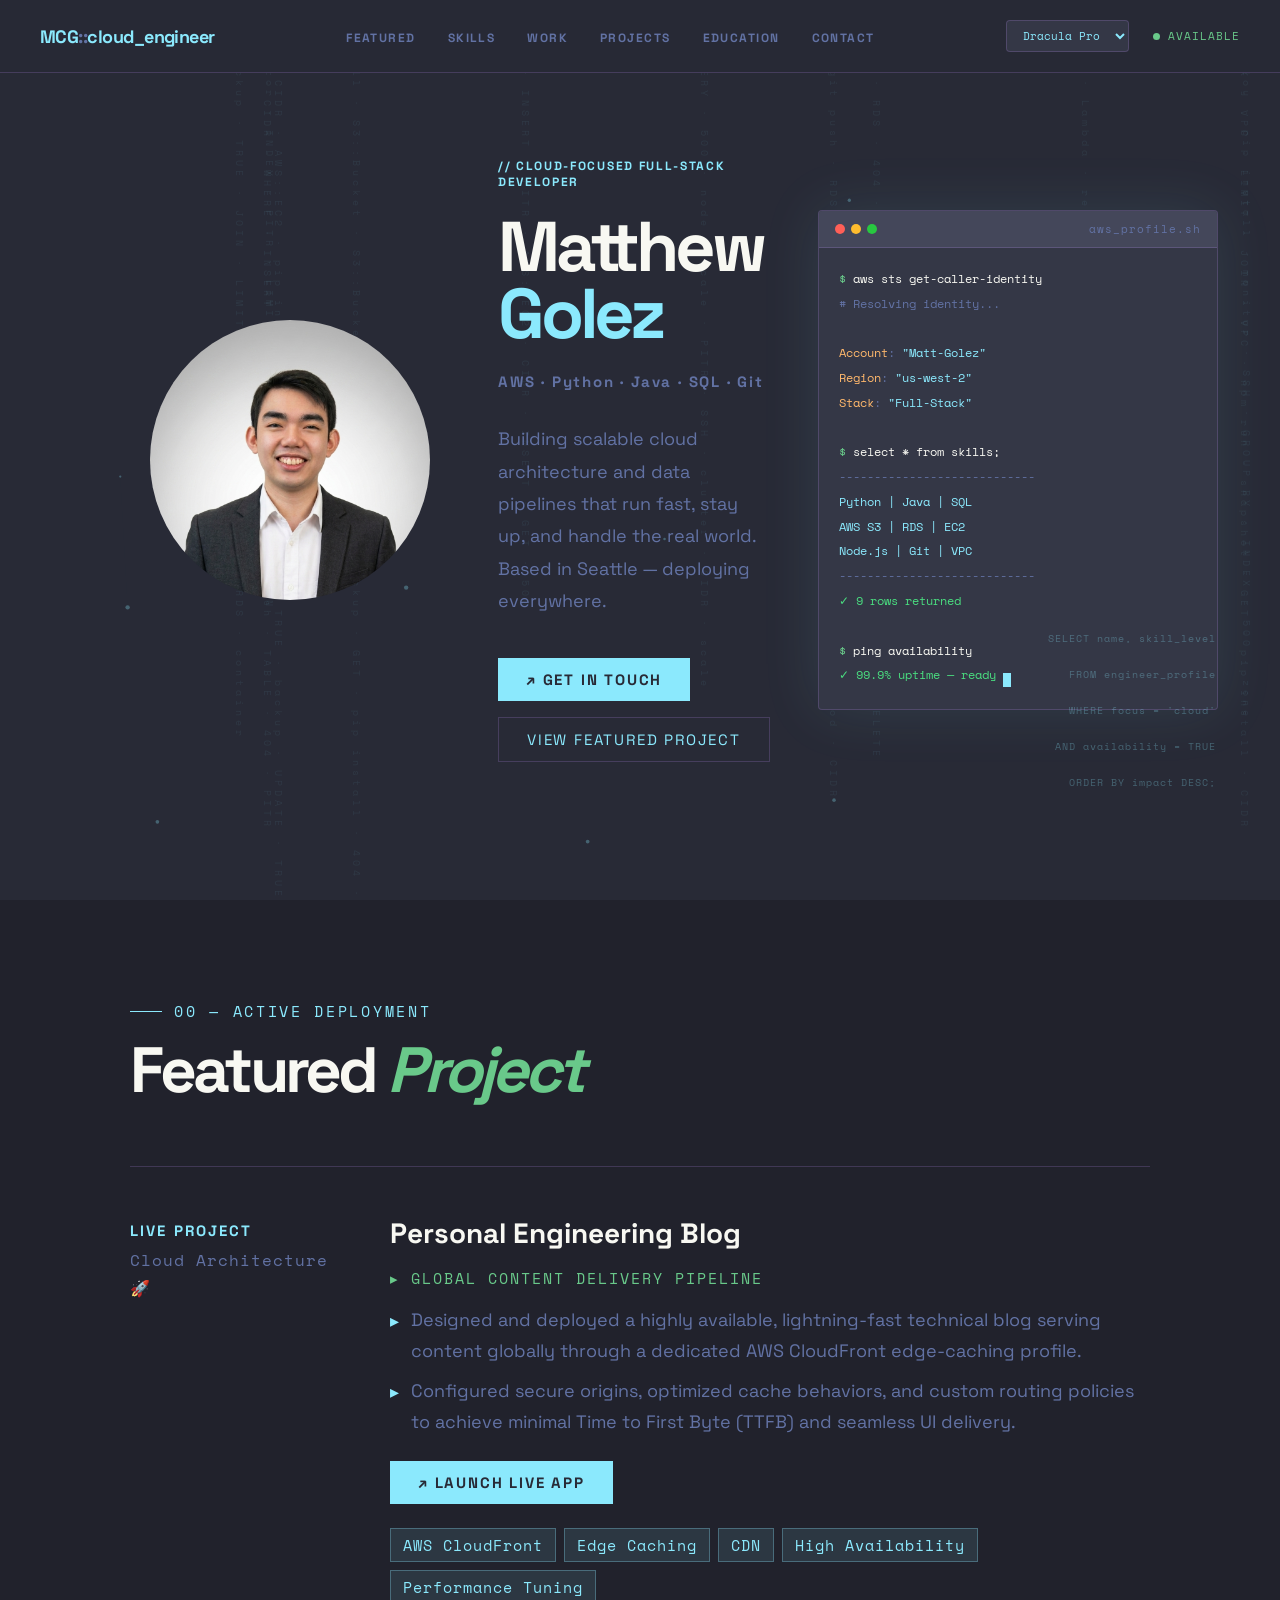
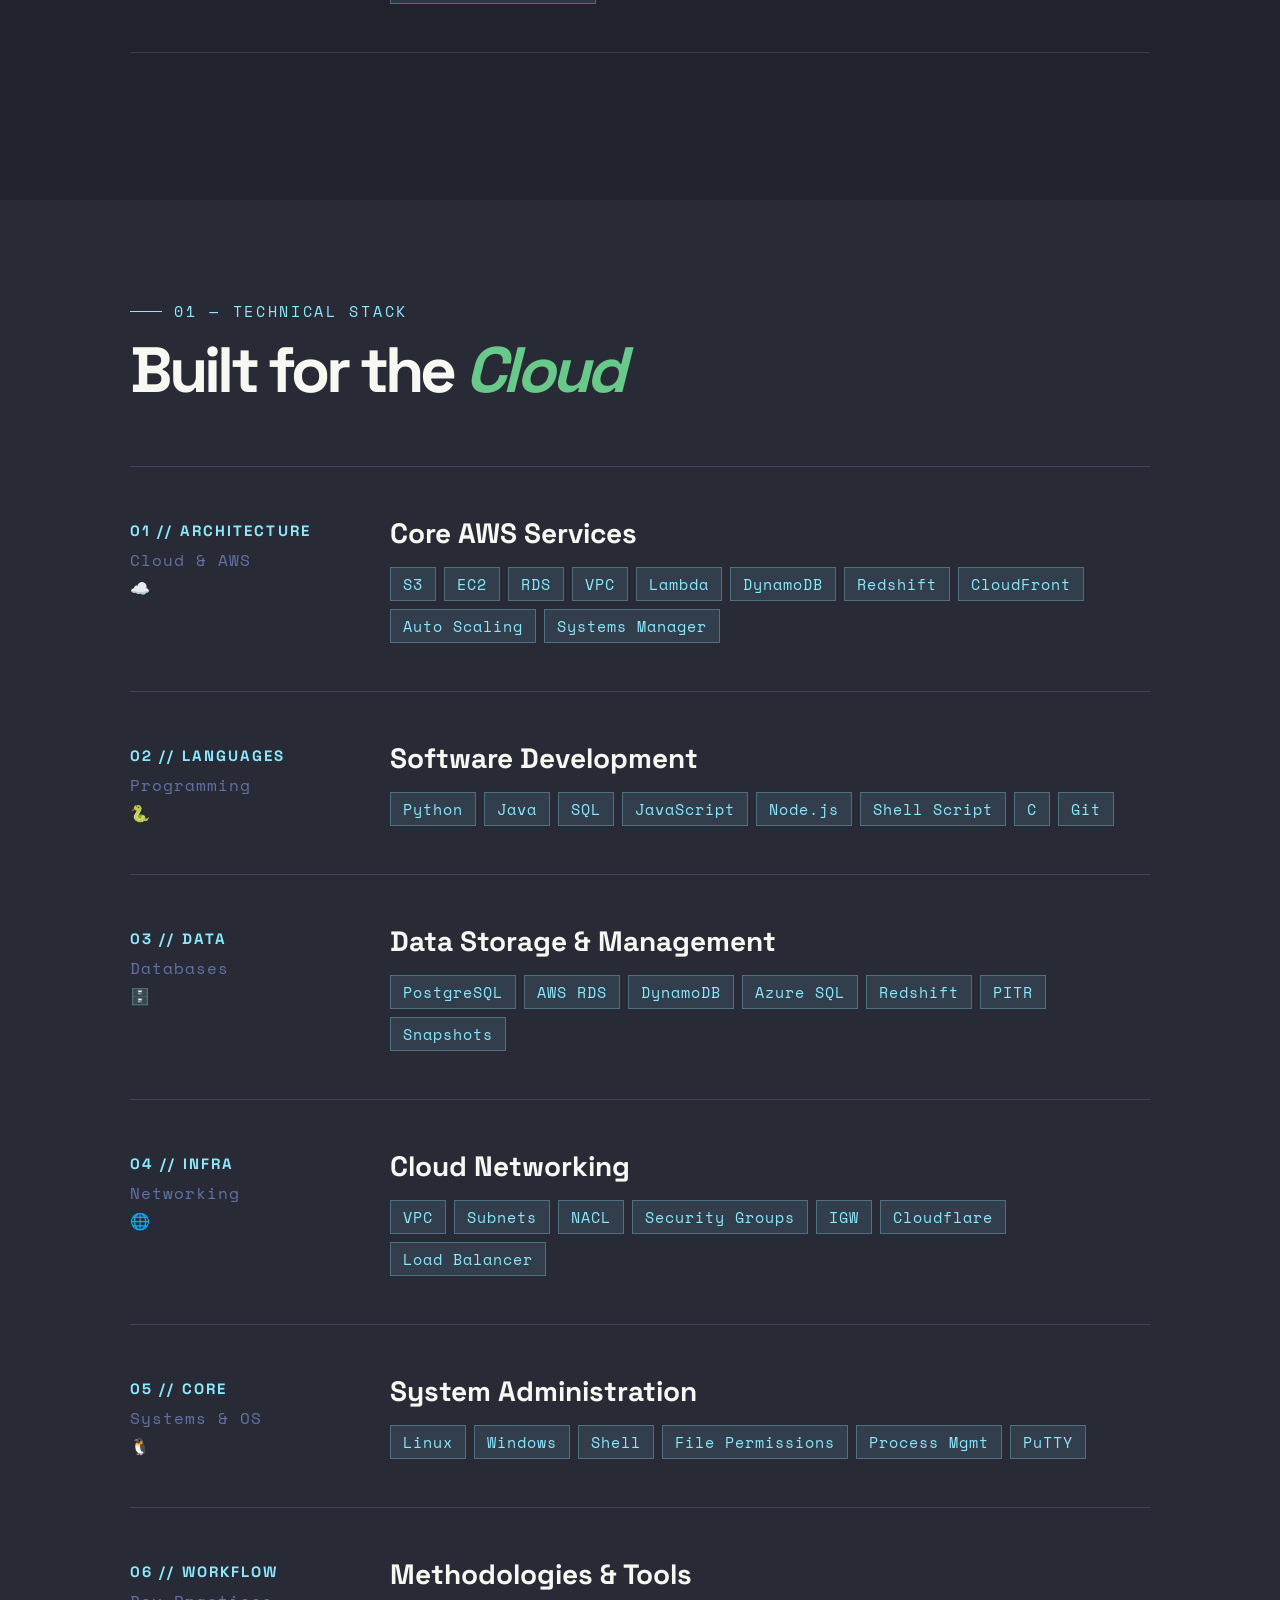
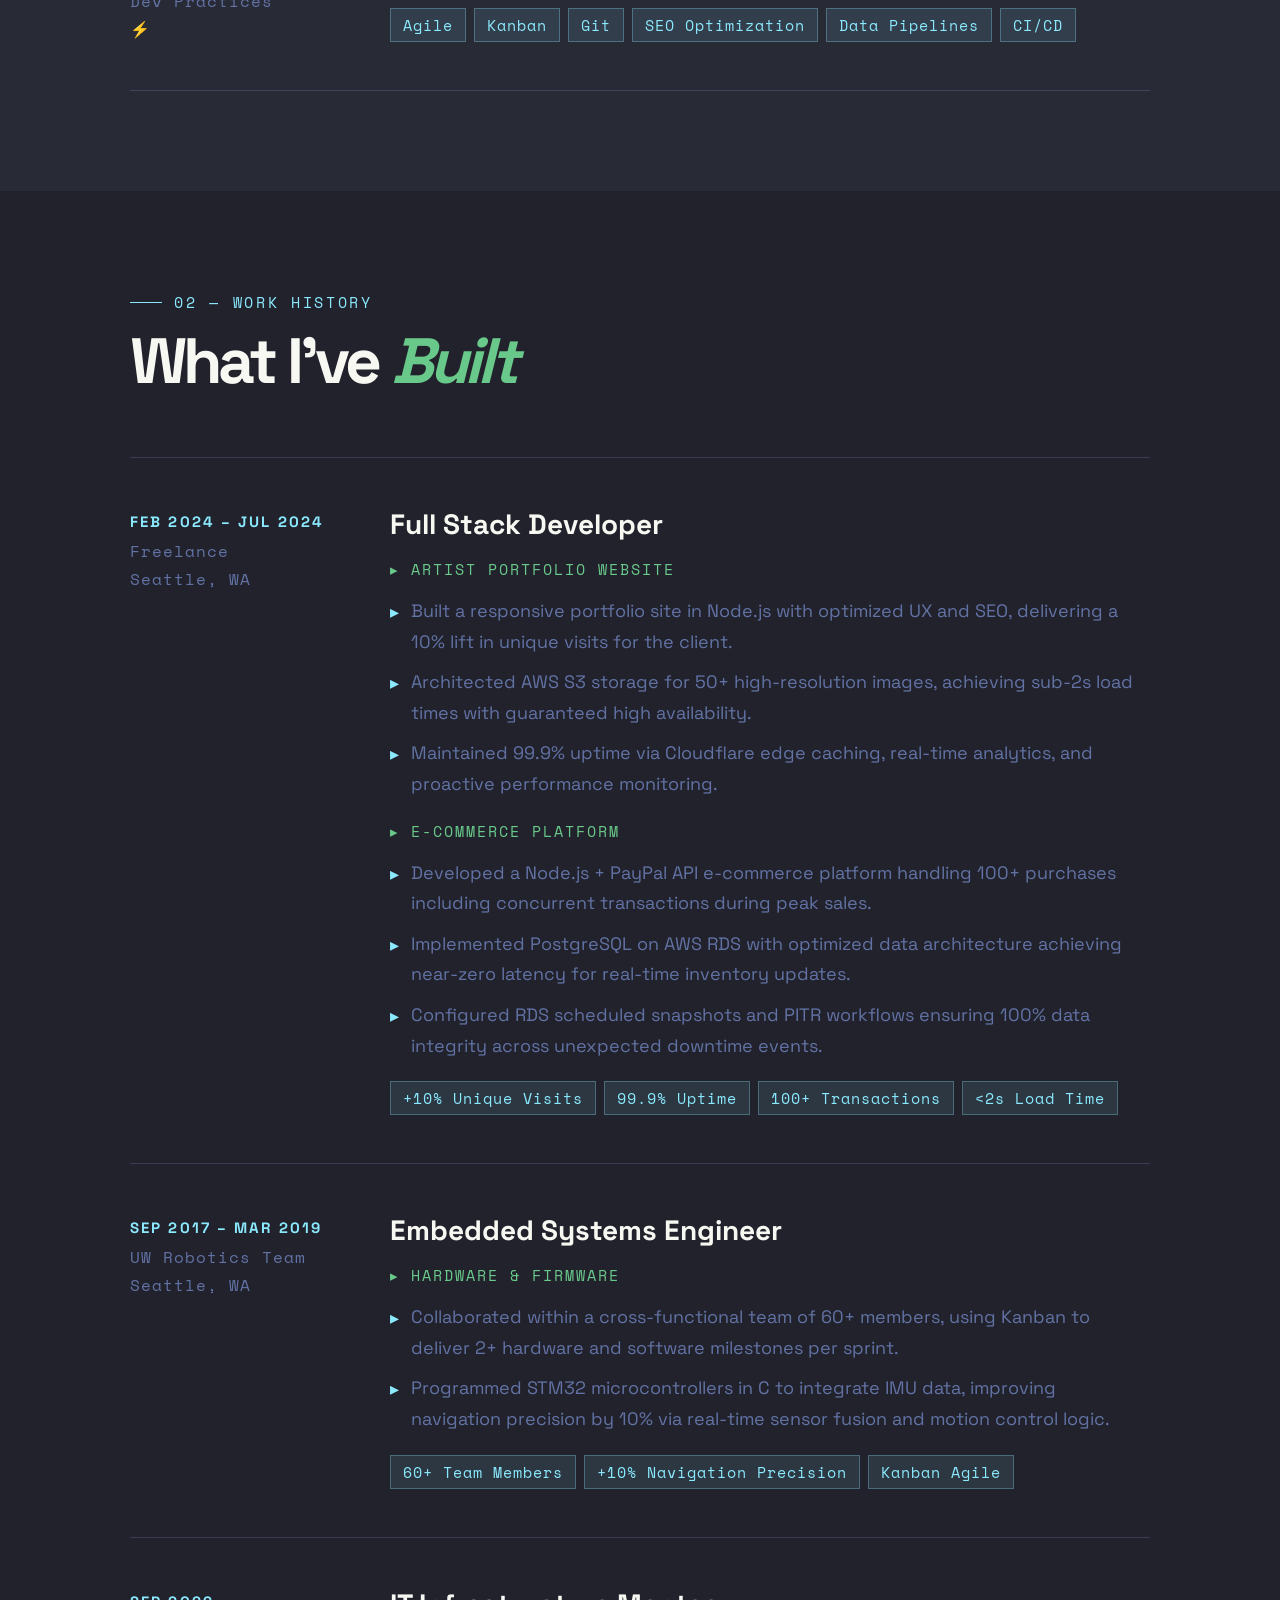
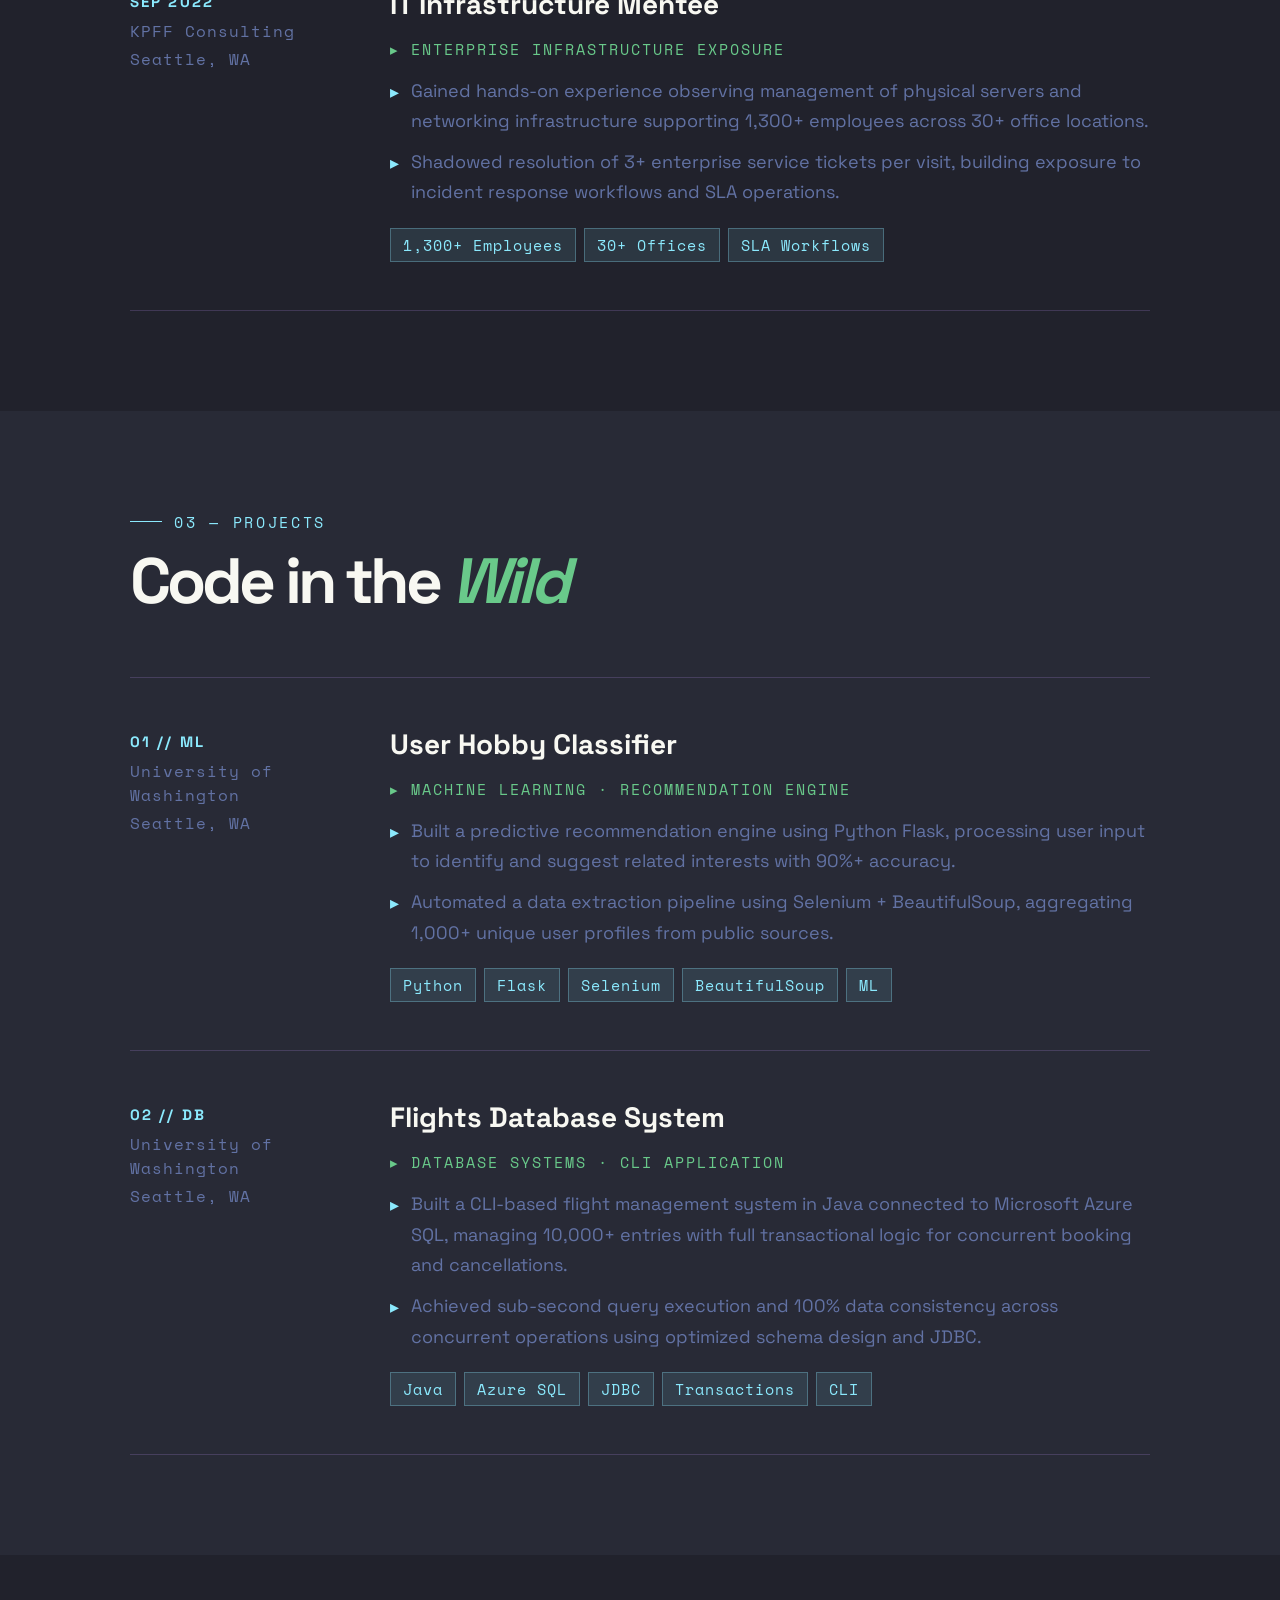
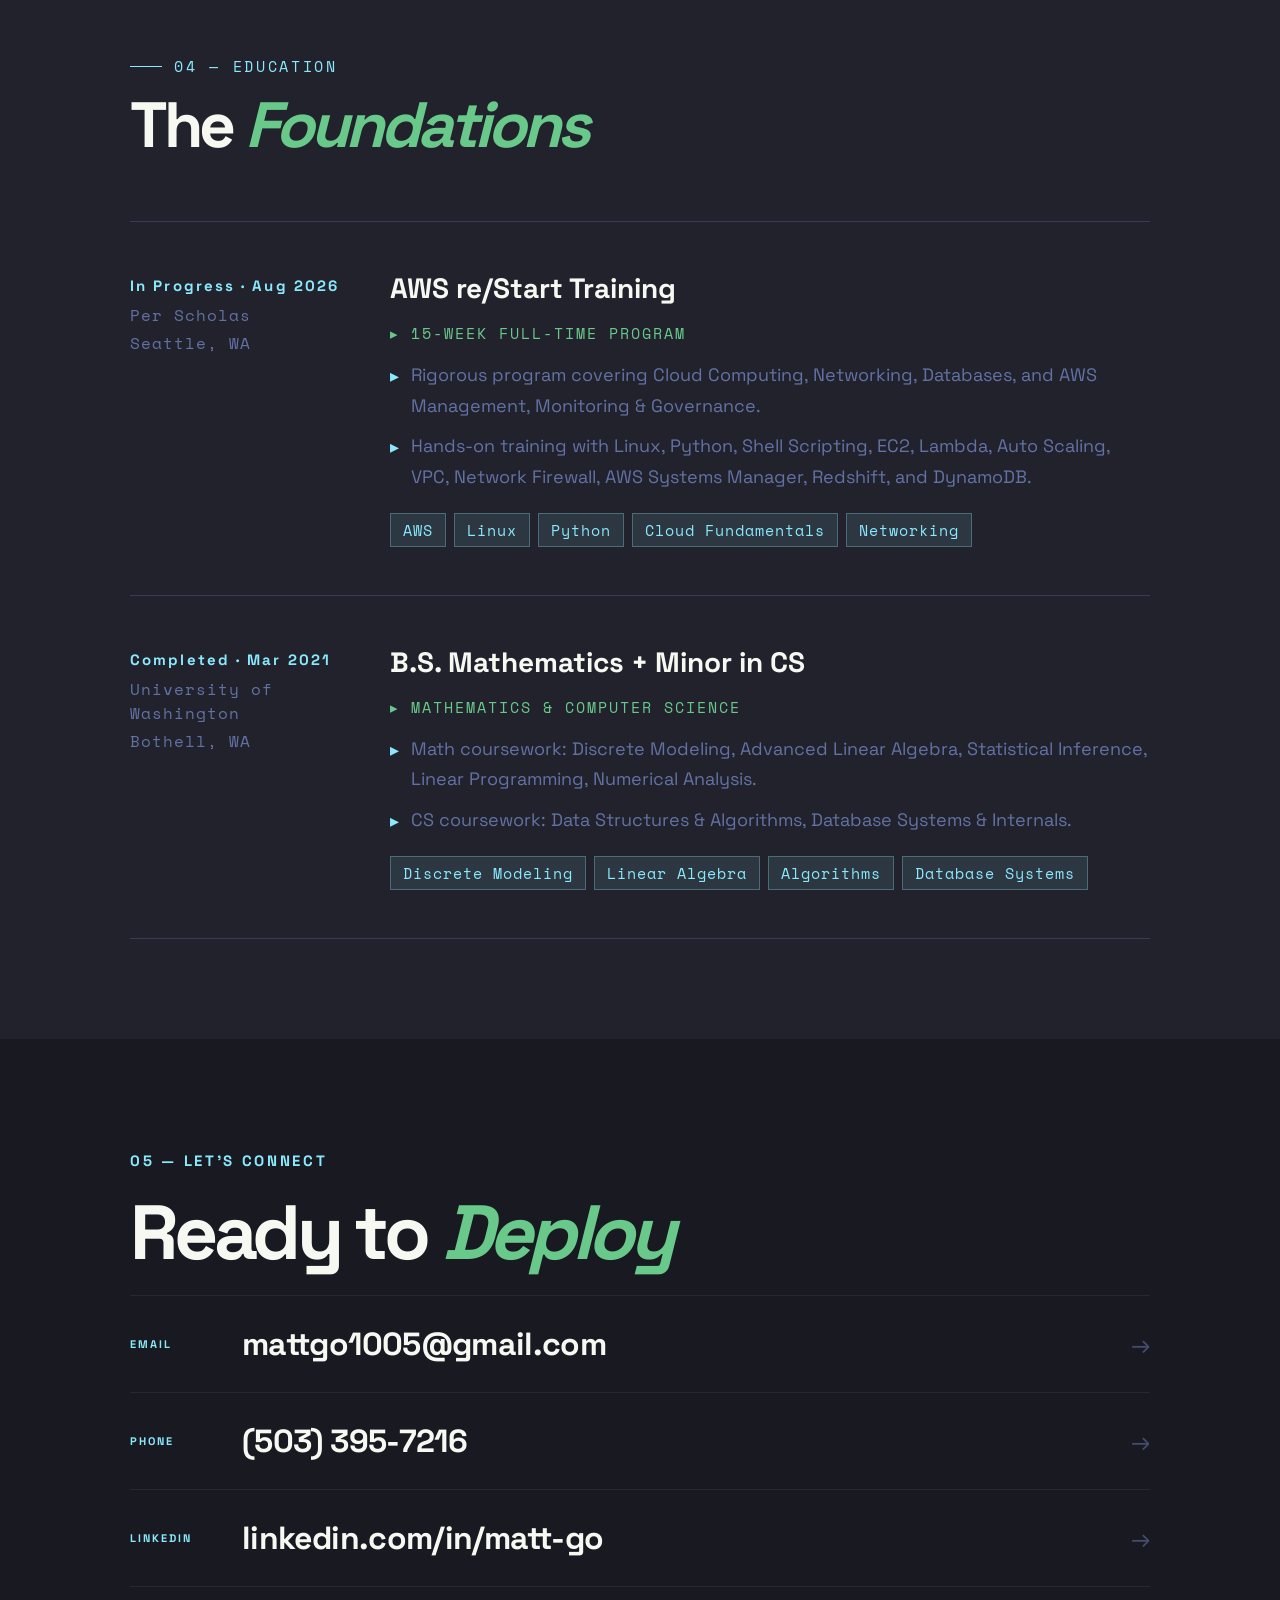
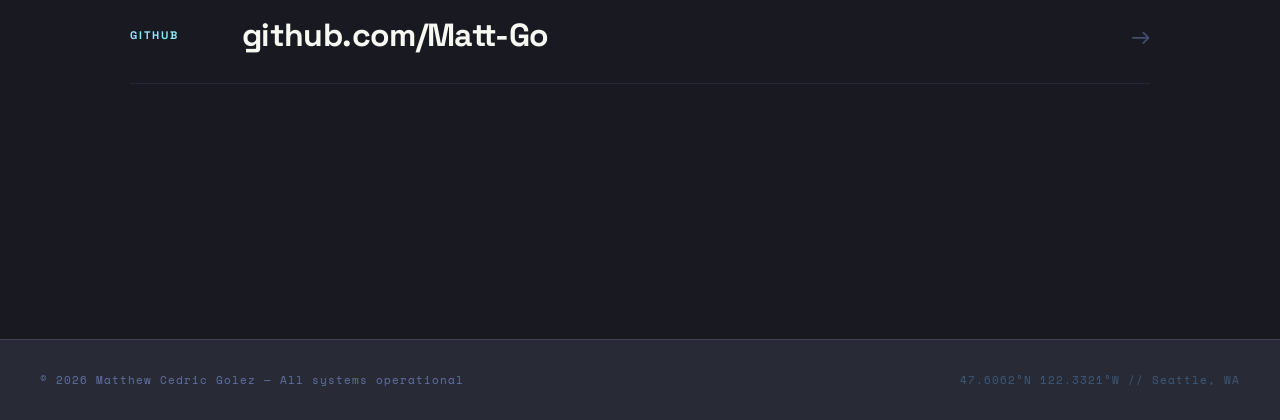
==== src/frontend/index.html @ 469889f9 "applied seperation of concerns and adjusted file structure" ====
<!DOCTYPE html>
<html lang="en" data-theme="dracula">
<head>
  <meta charset="UTF-8">
  <meta name="viewport" content="width=device-width, initial-scale=1.0">
  <title>Matthew Cedric Golez — Cloud Engineer</title>
  
  <link rel="preconnect" href="https://fonts.googleapis.com">
  <link href="https://fonts.googleapis.com/css2?family=Space+Mono:ital,wght@0,400;0,700;1,400&family=Space+Grotesk:wght@400;700&display=swap" rel="stylesheet">
  
  <link rel="stylesheet" href="styles.css">
</head>
<body>

  <canvas id="canvas-bg"></canvas>

  <div class="data-streams" id="streams"></div>

  <nav>
    <div class="nav-logo">MCG<span>::</span>cloud_engineer</div>
    <ul class="nav-links">
      <li><a href="#featured-project">Featured</a></li>
      <li><a href="#skills">Skills</a></li>
      <li><a href="#experience">Work</a></li>
      <li><a href="#projects">Projects</a></li>
      <li><a href="#education">Education</a></li>
      <li><a href="#contact">Contact</a></li>
    </ul>
    <div class="nav-controls">
      <select id="theme-select">
        <option value="dracula" selected>Dracula Pro</option>
        <option value="nord">Nord Light</option>
      </select>
      <div class="status-badge">
        <div class="status-dot"></div>
        AVAILABLE
      </div>
    </div>
  </nav>

  <main>
    <section id="hero">
      <div class="container">
        <div class="hero-layout">
          <div class="hero-photo">
            <img src="assets/pro_hero.png" alt="Matthew Cedric Golez" />
          </div>
          <div class="hero-text">
            <p class="hero-eyebrow">// cloud-focused full-stack developer</p>
            <h1 class="hero-name">
              Matthew<br>
              <span class="line2">Golez</span>
            </h1>
            <p class="hero-title">AWS · Python · Java · SQL · Git</p>
            <p class="hero-summary">
              Building scalable cloud architecture and data pipelines that run fast, stay up, and handle the real world. Based in Seattle — deploying everywhere.
            </p>
            <div class="hero-cta">
              <a href="#contact" class="btn-primary">↗ Get in Touch</a>
              <a href="#featured-project" class="btn-outline">View Featured Project</a>
            </div>
          </div>

          <div class="hero-terminal">
            <div class="terminal-bar">
              <div class="t-dot r"></div>
              <div class="t-dot y"></div>
              <div class="t-dot g"></div>
              <span class="terminal-title">aws_profile.sh</span>
            </div>
            <div class="terminal-body">
              <span class="t-line"><span class="t-prompt">$ </span><span class="t-cmd">aws sts get-caller-identity</span></span>
              <span class="t-line t-comment"># Resolving identity...</span>
              <span class="t-line">&nbsp;</span>
              <span class="t-line"><span class="t-key">Account</span><span class="t-comment">:</span> <span class="t-val">"Matt-Golez"</span></span>
              <span class="t-line"><span class="t-key">Region</span><span class="t-comment">:</span>  <span class="t-val">"us-west-2"</span></span>
              <span class="t-line"><span class="t-key">Stack</span><span class="t-comment">:</span>   <span class="t-val">"Full-Stack"</span></span>
              <span class="t-line">&nbsp;</span>
              <span class="t-line"><span class="t-prompt">$ </span><span class="t-cmd">select * from skills;</span></span>
              <span class="t-line t-comment">----------------------------</span>
              <span class="t-line"><span class="t-val"> Python</span>  <span class="t-val">| Java</span>  <span class="t-val">| SQL</span></span>
              <span class="t-line"><span class="t-val"> AWS S3</span>  <span class="t-val">| RDS</span>   <span class="t-val">| EC2</span></span>
              <span class="t-line"><span class="t-val"> Node.js</span> <span class="t-val">| Git</span>   <span class="t-val">| VPC</span></span>
              <span class="t-line t-comment">----------------------------</span>
              <span class="t-line"><span class="t-success">✓ 9 rows returned</span></span>
              <span class="t-line">&nbsp;</span>
              <span class="t-line"><span class="t-prompt">$ </span><span class="t-cmd">ping availability</span></span>
              <span class="t-line"><span class="t-success">✓ 99.9% uptime — ready</span> <span class="t-cursor-blink"></span></span>
            </div>
          </div>
        </div>
      </div>

      <div class="db-decoration" style="right:5%; bottom:10%; text-align:right; font-size:10px;">
        SELECT name, skill_level<br>
        FROM engineer_profile<br>
        WHERE focus = 'cloud'<br>
        AND availability = TRUE<br>
        ORDER BY impact DESC;
      </div>
    </section>

    <section id="featured-project">
      <div class="container">
        <div class="section-header reveal">
          <div class="section-label">00 — Active Deployment</div>
          <h2 class="section-title">Featured <span class="ghost">Project</span></h2>
        </div>

        <div class="exp-grid">
          <div class="exp-item reveal" style="border-top: 1px solid var(--border);">
            <div class="exp-meta">
              <div class="exp-date">LIVE PROJECT</div>
              <div class="exp-company">Cloud Architecture</div>
              <div class="exp-location">🚀</div>
            </div>
            <div class="exp-content">
              <div class="exp-role">Personal Engineering Blog</div>
              <div class="exp-project">▸ Global Content Delivery Pipeline</div>
              <ul class="exp-bullets">
                <li>Designed and deployed a highly available, lightning-fast technical blog serving content globally through a dedicated AWS CloudFront edge-caching profile.</li>
                <li>Configured secure origins, optimized cache behaviors, and custom routing policies to achieve minimal Time to First Byte (TTFB) and seamless UI delivery.</li>
              </ul>
              <div class="hero-cta" style="margin-top: 24px; opacity: 1; animation: none;">
                <a href="https://d26pw1u8joukgr.cloudfront.net/" target="_blank" rel="noopener noreferrer" class="btn-primary">↗ Launch Live App</a>
              </div>
              <div class="metric-chips" style="margin-top: 24px;">
                <span class="metric-chip">AWS CloudFront</span>
                <span class="metric-chip">Edge Caching</span>
                <span class="metric-chip">CDN</span>
                <span class="metric-chip">High Availability</span>
                <span class="metric-chip">Performance Tuning</span>
              </div>
            </div>
          </div>
        </div>
      </div>
    </section>

    <section id="skills">
      <div class="container">
        <div class="section-header reveal">
          <div class="section-label">01 — Technical Stack</div>
          <h2 class="section-title">Built for the <span class="ghost">Cloud</span></h2>
        </div>

        <div class="exp-grid">
          <div class="exp-item reveal">
            <div class="exp-meta">
              <div class="exp-date">01 // ARCHITECTURE</div>
              <div class="exp-company">Cloud & AWS</div>
              <div class="exp-location">☁️</div>
            </div>
            <div class="exp-content">
              <div class="exp-role">Core AWS Services</div>
              <div class="metric-chips">
                <span class="metric-chip">S3</span>
                <span class="metric-chip">EC2</span>
                <span class="metric-chip">RDS</span>
                <span class="metric-chip">VPC</span>
                <span class="metric-chip">Lambda</span>
                <span class="metric-chip">DynamoDB</span>
                <span class="metric-chip">Redshift</span>
                <span class="metric-chip">CloudFront</span>
                <span class="metric-chip">Auto Scaling</span>
                <span class="metric-chip">Systems Manager</span>
              </div>
            </div>
          </div>

          <div class="exp-item reveal">
            <div class="exp-meta">
              <div class="exp-date">02 // LANGUAGES</div>
              <div class="exp-company">Programming</div>
              <div class="exp-location">🐍</div>
            </div>
            <div class="exp-content">
              <div class="exp-role">Software Development</div>
              <div class="metric-chips">
                <span class="metric-chip">Python</span>
                <span class="metric-chip">Java</span>
                <span class="metric-chip">SQL</span>
                <span class="metric-chip">JavaScript</span>
                <span class="metric-chip">Node.js</span>
                <span class="metric-chip">Shell Script</span>
                <span class="metric-chip">C</span>
                <span class="metric-chip">Git</span>
              </div>
            </div>
          </div>

          <div class="exp-item reveal">
            <div class="exp-meta">
              <div class="exp-date">03 // DATA</div>
              <div class="exp-company">Databases</div>
              <div class="exp-location">🗄️</div>
            </div>
            <div class="exp-content">
              <div class="exp-role">Data Storage & Management</div>
              <div class="metric-chips">
                <span class="metric-chip">PostgreSQL</span>
                <span class="metric-chip">AWS RDS</span>
                <span class="metric-chip">DynamoDB</span>
                <span class="metric-chip">Azure SQL</span>
                <span class="metric-chip">Redshift</span>
                <span class="metric-chip">PITR</span>
                <span class="metric-chip">Snapshots</span>
              </div>
            </div>
          </div>

          <div class="exp-item reveal">
            <div class="exp-meta">
              <div class="exp-date">04 // INFRA</div>
              <div class="exp-company">Networking</div>
              <div class="exp-location">🌐</div>
            </div>
            <div class="exp-content">
              <div class="exp-role">Cloud Networking</div>
              <div class="metric-chips">
                <span class="metric-chip">VPC</span>
                <span class="metric-chip">Subnets</span>
                <span class="metric-chip">NACL</span>
                <span class="metric-chip">Security Groups</span>
                <span class="metric-chip">IGW</span>
                <span class="metric-chip">Cloudflare</span>
                <span class="metric-chip">Load Balancer</span>
              </div>
            </div>
          </div>

          <div class="exp-item reveal">
            <div class="exp-meta">
              <div class="exp-date">05 // CORE</div>
              <div class="exp-company">Systems & OS</div>
              <div class="exp-location">🐧</div>
            </div>
            <div class="exp-content">
              <div class="exp-role">System Administration</div>
              <div class="metric-chips">
                <span class="metric-chip">Linux</span>
                <span class="metric-chip">Windows</span>
                <span class="metric-chip">Shell</span>
                <span class="metric-chip">File Permissions</span>
                <span class="metric-chip">Process Mgmt</span>
                <span class="metric-chip">PuTTY</span>
              </div>
            </div>
          </div>

          <div class="exp-item reveal">
            <div class="exp-meta">
              <div class="exp-date">06 // WORKFLOW</div>
              <div class="exp-company">Dev Practices</div>
              <div class="exp-location">⚡</div>
            </div>
            <div class="exp-content">
              <div class="exp-role">Methodologies & Tools</div>
              <div class="metric-chips">
                <span class="metric-chip">Agile</span>
                <span class="metric-chip">Kanban</span>
                <span class="metric-chip">Git</span>
                <span class="metric-chip">SEO Optimization</span>
                <span class="metric-chip">Data Pipelines</span>
                <span class="metric-chip">CI/CD</span>
              </div>
            </div>
          </div>
        </div>
      </div>
    </section>

    <section id="experience">
      <div class="container">
        <div class="section-header reveal">
          <div class="section-label">02 — Work History</div>
          <h2 class="section-title">What I've <span class="ghost">Built</span></h2>
        </div>

        <div class="exp-grid">
          <div class="exp-item reveal">
            <div class="exp-meta">
              <div class="exp-date">FEB 2024 – JUL 2024</div>
              <div class="exp-company">Freelance</div>
              <div class="exp-location">Seattle, WA</div>
            </div>
            <div class="exp-content">
              <div class="exp-role">Full Stack Developer</div>
              <div class="exp-project">▸ Artist Portfolio Website</div>
              <ul class="exp-bullets">
                <li>Built a responsive portfolio site in Node.js with optimized UX and SEO, delivering a 10% lift in unique visits for the client.</li>
                <li>Architected AWS S3 storage for 50+ high-resolution images, achieving sub-2s load times with guaranteed high availability.</li>
                <li>Maintained 99.9% uptime via Cloudflare edge caching, real-time analytics, and proactive performance monitoring.</li>
              </ul>
              <div class="exp-project">▸ E-Commerce Platform</div>
              <ul class="exp-bullets">
                <li>Developed a Node.js + PayPal API e-commerce platform handling 100+ purchases including concurrent transactions during peak sales.</li>
                <li>Implemented PostgreSQL on AWS RDS with optimized data architecture achieving near-zero latency for real-time inventory updates.</li>
                <li>Configured RDS scheduled snapshots and PITR workflows ensuring 100% data integrity across unexpected downtime events.</li>
              </ul>
              <div class="metric-chips">
                <span class="metric-chip">+10% Unique Visits</span>
                <span class="metric-chip">99.9% Uptime</span>
                <span class="metric-chip">100+ Transactions</span>
                <span class="metric-chip">&lt;2s Load Time</span>
              </div>
            </div>
          </div>

          <div class="exp-item reveal">
            <div class="exp-meta">
              <div class="exp-date">SEP 2017 – MAR 2019</div>
              <div class="exp-company">UW Robotics Team</div>
              <div class="exp-location">Seattle, WA</div>
            </div>
            <div class="exp-content">
              <div class="exp-role">Embedded Systems Engineer</div>
              <div class="exp-project">▸ Hardware & Firmware</div>
              <ul class="exp-bullets">
                <li>Collaborated within a cross-functional team of 60+ members, using Kanban to deliver 2+ hardware and software milestones per sprint.</li>
                <li>Programmed STM32 microcontrollers in C to integrate IMU data, improving navigation precision by 10% via real-time sensor fusion and motion control logic.</li>
              </ul>
              <div class="metric-chips">
                <span class="metric-chip">60+ Team Members</span>
                <span class="metric-chip">+10% Navigation Precision</span>
                <span class="metric-chip">Kanban Agile</span>
              </div>
            </div>
          </div>

          <div class="exp-item reveal">
            <div class="exp-meta">
              <div class="exp-date">SEP 2022</div>
              <div class="exp-company">KPFF Consulting</div>
              <div class="exp-location">Seattle, WA</div>
            </div>
            <div class="exp-content">
              <div class="exp-role">IT Infrastructure Mentee</div>
              <div class="exp-project">▸ Enterprise Infrastructure Exposure</div>
              <ul class="exp-bullets">
                <li>Gained hands-on experience observing management of physical servers and networking infrastructure supporting 1,300+ employees across 30+ office locations.</li>
                <li>Shadowed resolution of 3+ enterprise service tickets per visit, building exposure to incident response workflows and SLA operations.</li>
              </ul>
              <div class="metric-chips">
                <span class="metric-chip">1,300+ Employees</span>
                <span class="metric-chip">30+ Offices</span>
                <span class="metric-chip">SLA Workflows</span>
              </div>
            </div>
          </div>
        </div>
      </div>
    </section>

    <section id="projects">
      <div class="container">
        <div class="section-header reveal">
          <div class="section-label">03 — Projects</div>
          <h2 class="section-title">Code in the <span class="ghost">Wild</span></h2>
        </div>

        <div class="exp-grid">
          <div class="exp-item reveal">
            <div class="exp-meta">
              <div class="exp-date">01 // ML</div>
              <div class="exp-company">University of Washington</div>
              <div class="exp-location">Seattle, WA</div>
            </div>
            <div class="exp-content">
              <div class="exp-role">User Hobby Classifier</div>
              <div class="exp-project">▸ Machine Learning · Recommendation Engine</div>
              <ul class="exp-bullets">
                <li>Built a predictive recommendation engine using Python Flask, processing user input to identify and suggest related interests with 90%+ accuracy.</li>
                <li>Automated a data extraction pipeline using Selenium + BeautifulSoup, aggregating 1,000+ unique user profiles from public sources.</li>
              </ul>
              <div class="metric-chips">
                <span class="metric-chip">Python</span>
                <span class="metric-chip">Flask</span>
                <span class="metric-chip">Selenium</span>
                <span class="metric-chip">BeautifulSoup</span>
                <span class="metric-chip">ML</span>
              </div>
            </div>
          </div>

          <div class="exp-item reveal">
            <div class="exp-meta">
              <div class="exp-date">02 // DB</div>
              <div class="exp-company">University of Washington</div>
              <div class="exp-location">Seattle, WA</div>
            </div>
            <div class="exp-content">
              <div class="exp-role">Flights Database System</div>
              <div class="exp-project">▸ Database Systems · CLI Application</div>
              <ul class="exp-bullets">
                <li>Built a CLI-based flight management system in Java connected to Microsoft Azure SQL, managing 10,000+ entries with full transactional logic for concurrent booking and cancellations.</li>
                <li>Achieved sub-second query execution and 100% data consistency across concurrent operations using optimized schema design and JDBC.</li>
              </ul>
              <div class="metric-chips">
                <span class="metric-chip">Java</span>
                <span class="metric-chip">Azure SQL</span>
                <span class="metric-chip">JDBC</span>
                <span class="metric-chip">Transactions</span>
                <span class="metric-chip">CLI</span>
              </div>
            </div>
          </div>
        </div>
      </div>
    </section>

    <section id="education">
      <div class="container">
        <div class="section-header reveal">
          <div class="section-label">04 — Education</div>
          <h2 class="section-title">The <span class="ghost">Foundations</span></h2>
        </div>

        <div class="exp-grid">
          <div class="exp-item reveal">
            <div class="exp-meta">
              <div class="exp-date">In Progress · Aug 2026</div>
              <div class="exp-company">Per Scholas</div>
              <div class="exp-location">Seattle, WA</div>
            </div>
            <div class="exp-content">
              <div class="exp-role">AWS re/Start Training</div>
              <div class="exp-project">▸ 15-Week Full-Time Program</div>
              <ul class="exp-bullets">
                <li>Rigorous program covering Cloud Computing, Networking, Databases, and AWS Management, Monitoring & Governance.</li>
                <li>Hands-on training with Linux, Python, Shell Scripting, EC2, Lambda, Auto Scaling, VPC, Network Firewall, AWS Systems Manager, Redshift, and DynamoDB.</li>
              </ul>
              <div class="metric-chips">
                <span class="metric-chip">AWS</span>
                <span class="metric-chip">Linux</span>
                <span class="metric-chip">Python</span>
                <span class="metric-chip">Cloud Fundamentals</span>
                <span class="metric-chip">Networking</span>
              </div>
            </div>
          </div>

          <div class="exp-item reveal">
            <div class="exp-meta">
              <div class="exp-date">Completed · Mar 2021</div>
              <div class="exp-company">University of Washington</div>
              <div class="exp-location">Bothell, WA</div>
            </div>
            <div class="exp-content">
              <div class="exp-role">B.S. Mathematics + Minor in CS</div>
              <div class="exp-project">▸ Mathematics & Computer Science</div>
              <ul class="exp-bullets">
                <li>Math coursework: Discrete Modeling, Advanced Linear Algebra, Statistical Inference, Linear Programming, Numerical Analysis.</li>
                <li>CS coursework: Data Structures & Algorithms, Database Systems & Internals.</li>
              </ul>
              <div class="metric-chips">
                <span class="metric-chip">Discrete Modeling</span>
                <span class="metric-chip">Linear Algebra</span>
                <span class="metric-chip">Algorithms</span>
                <span class="metric-chip">Database Systems</span>
              </div>
            </div>
          </div>
        </div>
      </div>
    </section>

    <section id="contact">
      <div class="contact-inner">
        <p class="contact-eyebrow reveal">05 — Let's Connect</p>
        <h2 class="contact-title reveal">
          Ready to <span class="italic-accent">Deploy</span>
        </h2>

        <div class="contact-rows">
          <a href="mailto:mattgo1005@gmail.com" class="contact-row reveal">
            <div class="contact-row-left">
              <span class="contact-row-label">Email</span>
              <span class="contact-row-value">mattgo1005@gmail.com</span>
            </div>
            <span class="contact-row-arrow">→</span>
          </a>
          <a href="tel:5033957216" class="contact-row reveal">
            <div class="contact-row-left">
              <span class="contact-row-label">Phone</span>
              <span class="contact-row-value">(503) 395-7216</span>
            </div>
            <span class="contact-row-arrow">→</span>
          </a>
          <a href="https://linkedin.com/in/matt-go" target="_blank" rel="noopener noreferrer" class="contact-row reveal">
            <div class="contact-row-left">
              <span class="contact-row-label">LinkedIn</span>
              <span class="contact-row-value">linkedin.com/in/matt-go</span>
            </div>
            <span class="contact-row-arrow">→</span>
          </a>
          <a href="https://github.com/Matt-Go" target="_blank" rel="noopener noreferrer" class="contact-row reveal">
            <div class="contact-row-left">
              <span class="contact-row-label">GitHub</span>
              <span class="contact-row-value">github.com/Matt-Go</span>
            </div>
            <span class="contact-row-arrow">→</span>
          </a>
        </div>
      </div>
    </section>
  </main>

  <footer>
    <div class="footer-copy">© 2026 Matthew Cedric Golez — All systems operational</div>
    <div class="footer-coords">47.6062°N 122.3321°W // Seattle, WA</div>
  </footer>

  <script src="scripts.js"></script>
</body>
</html>
---- src/frontend/styles.css ----
/* ── THEMES ── */
:root {
    /* Default: Warm Earthy Cyber */
    --bg: #F5F0EA;
    --bg2: #EDE8E1;
    --surface: #E8E1D8;
    --surface2: #DFD8CE;
    --border: rgba(30, 45, 58, 0.12);
    --cyan: #4A7B9D;
    --cyan-rgb: 74, 123, 157;
    --cyan-dim: rgba(74, 123, 157, 0.35);
    --cyan-glow: rgba(74, 123, 157, 0.07);
    --teal: #D4907A;
    --amber: #D4907A;
    --white: #1E2D3A;
    --muted: #7A8E9A;

    /* Contact Section Specifics */
    --contact-bg: #1E2D3A;
    --contact-text: #F5F0EA;
    --contact-muted: rgba(245, 240, 234, 0.3);
    --contact-border: rgba(245, 240, 234, 0.08);

    --mono: 'Space Mono', monospace;
    --display: 'Space Grotesk', sans-serif;
    --body: 'Space Grotesk', sans-serif;
    --serif: 'Space Grotesk', sans-serif;
}

[data-theme="deep-sea"] {
    --bg: #0a192f;
    --bg2: #112240;
    --surface: #233554;
    --surface2: #2a3f63;
    --border: rgba(100, 255, 218, 0.15);
    --cyan: #64ffda;
    --cyan-rgb: 100, 255, 218;
    --cyan-dim: rgba(100, 255, 218, 0.2);
    --cyan-glow: rgba(100, 255, 218, 0.05);
    --teal: #ccd6f6;
    --amber: #ffb86c;
    --white: #e6f1ff;
    --muted: #8892b0;

    --contact-bg: #020c1b;
    --contact-text: #e6f1ff;
    --contact-muted: rgba(136, 146, 176, 0.5);
    --contact-border: rgba(100, 255, 218, 0.1);
}

[data-theme="nord"] {
    --bg: #ECEFF4;
    --bg2: #E5E9F0;
    --surface: #D8DEE9;
    --surface2: #cdd4e0;
    --border: rgba(46, 52, 64, 0.1);
    --cyan: #5E81AC;
    --cyan-rgb: 94, 129, 172;
    --cyan-dim: rgba(94, 129, 172, 0.3);
    --cyan-glow: rgba(94, 129, 172, 0.07);
    --teal: #B48EAD;
    --amber: #D08770;
    --white: #2E3440;
    --muted: #4C566A;

    --contact-bg: #2E3440;
    --contact-text: #ECEFF4;
    --contact-muted: rgba(236, 239, 244, 0.4);
    --contact-border: rgba(236, 239, 244, 0.1);
}

[data-theme="nord"] .status-badge {
    color: #69c98a;
}

[data-theme="nord"] .status-dot {
    background: #69c98a;
}

[data-theme="midnight"] {
    --bg: #0d1117;
    --bg2: #161b22;
    --surface: #21262d;
    --surface2: #30363d;
    --border: rgba(255, 255, 255, 0.1);
    --cyan: #a371f7;
    --cyan-rgb: 163, 113, 247;
    --cyan-dim: rgba(163, 113, 247, 0.25);
    --cyan-glow: rgba(163, 113, 247, 0.1);
    --teal: #3fb950;
    --amber: #f2cc60;
    --white: #c9d1d9;
    --muted: #8b949e;

    --contact-bg: #010409;
    --contact-text: #c9d1d9;
    --contact-muted: rgba(139, 148, 158, 0.5);
    --contact-border: rgba(255, 255, 255, 0.08);
}

[data-theme="solarized"] {
    --bg: #002b36;
    --bg2: #073642;
    --surface: #0f4a5a;
    --surface2: #145b6d;
    --border: rgba(147, 161, 161, 0.15);
    --cyan: #2aa198;
    --cyan-rgb: 42, 161, 152;
    --cyan-dim: rgba(42, 161, 152, 0.3);
    --cyan-glow: rgba(42, 161, 152, 0.1);
    --teal: #859900;
    --amber: #b58900;
    --white: #eee8d5;
    --muted: #93a1a1;

    --contact-bg: #001f27;
    --contact-text: #eee8d5;
    --contact-muted: rgba(147, 161, 161, 0.5);
    --contact-border: rgba(42, 161, 152, 0.15);
}

[data-theme="synthwave"] {
    --bg: #2b213a;
    --bg2: #241b2f;
    --surface: #332941;
    --surface2: #3d3050;
    --border: rgba(255, 126, 95, 0.2);
    --cyan: #ff7edb;
    --cyan-rgb: 255, 126, 219;
    --cyan-dim: rgba(255, 126, 219, 0.3);
    --cyan-glow: rgba(255, 126, 219, 0.1);
    --teal: #36ebff;
    --amber: #fede5d;
    --white: #ffffff;
    --muted: #9484ab;
    --contact-bg: #1a1423;
    --contact-text: #ffffff;
    --contact-muted: rgba(148, 132, 171, 0.5);
    --contact-border: rgba(255, 126, 219, 0.2);
}

[data-theme="forest"] {
    --bg: #1b2019;
    --bg2: #232920;
    --surface: #2d3529;
    --surface2: #3a4435;
    --border: rgba(167, 190, 149, 0.1);
    --cyan: #a7be95;
    --cyan-rgb: 167, 190, 149;
    --cyan-dim: rgba(167, 190, 149, 0.3);
    --cyan-glow: rgba(167, 190, 149, 0.08);
    --teal: #d4a373;
    --amber: #e9edc9;
    --white: #fefae0;
    --muted: #6b705c;
    --contact-bg: #131611;
    --contact-text: #fefae0;
    --contact-muted: rgba(107, 112, 92, 0.6);
    --contact-border: rgba(167, 190, 149, 0.1);
}

[data-theme="dracula"] {
    --bg: #282a36;
    --bg2: #21222c;
    --surface: #343746;
    --surface2: #44475a;
    --border: rgba(189, 147, 249, 0.2);
    --cyan: #8be9fd;
    --cyan-rgb: 139, 233, 253;
    --cyan-dim: rgba(139, 233, 253, 0.3);
    --cyan-glow: rgba(139, 233, 253, 0.1);
    --teal: #69c98a;
    --amber: #ffb86c;
    --white: #f8f8f2;
    --muted: #6272a4;
    --contact-bg: #191a21;
    --contact-text: #f8f8f2;
    --contact-muted: rgba(98, 114, 164, 0.6);
    --contact-border: rgba(189, 147, 249, 0.1);
}

[data-theme="concrete"] {
    --bg: #ffffff;
    --bg2: #f2f2f2;
    --surface: #e5e5e5;
    --surface2: #d9d9d9;
    --border: rgba(0, 0, 0, 0.1);
    --cyan: #000000;
    --cyan-rgb: 0, 0, 0;
    --cyan-dim: rgba(0, 0, 0, 0.1);
    --cyan-glow: rgba(0, 0, 0, 0.03);
    --teal: #ff4500;
    --amber: #666666;
    --white: #1a1a1a;
    --muted: #808080;
    --contact-bg: #000000;
    --contact-text: #ffffff;
    --contact-muted: rgba(255, 255, 255, 0.4);
    --contact-border: rgba(255, 255, 255, 0.1);
}

*,
*::before,
*::after {
    box-sizing: border-box;
    margin: 0;
    padding: 0;
}

html {
    scroll-behavior: smooth;
}

body {
    background: var(--bg);
    color: var(--white);
    font-family: var(--body);
    font-weight: 400;
    overflow-x: hidden;
    transition: background 0.3s, color 0.3s;
}

/* Canvas background */
#canvas-bg {
    position: fixed;
    top: 0;
    left: 0;
    width: 100%;
    height: 100%;
    z-index: 0;
    opacity: 0.6;
}

/* Scrolling data streams */
.data-streams {
    position: fixed;
    top: 0;
    left: 0;
    width: 100%;
    height: 100%;
    z-index: 1;
    pointer-events: none;
    overflow: hidden;
}

.stream {
    position: absolute;
    top: -100%;
    font-family: var(--mono);
    font-size: 10px;
    color: var(--cyan);
    opacity: 0.07;
    animation: streamFall linear infinite;
    white-space: nowrap;
    writing-mode: vertical-lr;
    letter-spacing: 4px;
}

@keyframes streamFall {
    from {
        transform: translateY(-100%);
    }

    to {
        transform: translateY(200vh);
    }
}

/* Layout */
main {
    position: relative;
    z-index: 2;
}

section {
    min-height: 100vh;
    padding: 100px 0;
    position: relative;
}

.container {
    max-width: 1100px;
    margin: 0 auto;
    padding: 0 40px;
}

/* NAV */
nav {
    position: fixed;
    top: 0;
    left: 0;
    right: 0;
    z-index: 100;
    padding: 20px 40px;
    display: flex;
    justify-content: space-between;
    align-items: center;
    border-bottom: 1px solid var(--border);
    background: color-mix(in srgb, var(--bg) 92%, transparent);
    backdrop-filter: blur(20px);
    transition: background 0.3s, border-color 0.3s;
}

.nav-logo {
    font-family: var(--display);
    font-size: 18px;
    font-weight: 900;
    color: var(--cyan);
    letter-spacing: -0.03em;
}

.nav-logo span {
    color: var(--muted);
}

.nav-links {
    display: flex;
    gap: 32px;
    list-style: none;
}

.nav-links a {
    font-family: var(--display);
    font-size: 12px;
    font-weight: 700;
    color: var(--muted);
    text-decoration: none;
    letter-spacing: 0.12em;
    text-transform: uppercase;
    transition: color 0.2s;
    position: relative;
}

.nav-links a::after {
    content: '';
    position: absolute;
    bottom: -4px;
    left: 0;
    width: 0;
    height: 1px;
    background: var(--cyan);
    transition: width 0.3s;
}

.nav-links a:hover {
    color: var(--cyan);
}

.nav-links a:hover::after {
    width: 100%;
}

/* THEME SWITCHER & BADGE */
.nav-controls {
    display: flex;
    align-items: center;
    gap: 24px;
}

#theme-select {
    background: var(--surface);
    border: 1px solid var(--border);
    color: var(--cyan);
    font-family: var(--mono);
    font-size: 11px;
    padding: 6px 12px;
    border-radius: 4px;
    cursor: pointer;
    outline: none;
    transition: all 0.3s;
}

#theme-select:hover {
    border-color: var(--cyan);
}

#theme-select option {
    background: var(--bg);
    color: var(--white);
}

.status-badge {
    display: flex;
    align-items: center;
    gap: 8px;
    font-family: var(--mono);
    font-size: 11px;
    color: var(--teal);
    letter-spacing: 1px;
}

.status-dot {
    width: 7px;
    height: 7px;
    background: var(--teal);
    border-radius: 50%;
    animation: pulse 2s infinite;
}

@keyframes pulse {

    0%,
    100% {
        box-shadow: 0 0 0 0 color-mix(in srgb, var(--teal) 50%, transparent);
    }

    50% {
        box-shadow: 0 0 0 6px color-mix(in srgb, var(--teal) 0%, transparent);
    }
}

/* ── HERO ── */
#hero {
    min-height: 100vh;
    display: flex;
    align-items: center;
    padding-top: 120px;
}

.hero-layout {
    display: grid;
    grid-template-columns: 320px 1fr 400px;
    gap: 48px;
    align-items: center;
}

/* Hero photo placeholder */
.hero-photo {
    width: 280px;
    height: 280px;
    flex-shrink: 0;
    border-radius: 50%;
    overflow: hidden;
    border: none;
    display: flex;
    align-items: center;
    justify-content: center;
    opacity: 0;
    animation: fadeUp 0.8s 0.2s forwards;
    transition: box-shadow 0.3s;
    background: transparent;
    justify-self: center;
}

.hero-photo img {
    width: 100%;
    height: 100%;
    object-fit: cover;
    object-position: top center;
    display: block;
}

.hero-eyebrow {
    font-family: var(--display);
    font-size: 12px;
    font-weight: 700;
    color: var(--cyan);
    letter-spacing: 0.14em;
    text-transform: uppercase;
    margin-bottom: 24px;
    opacity: 0;
    animation: fadeUp 0.8s 0.3s forwards;
}

.hero-name {
    font-family: var(--display);
    font-size: clamp(38px, 5.5vw, 80px);
    font-weight: 900;
    line-height: 0.95;
    letter-spacing: -0.06em;
    margin-bottom: 24px;
    opacity: 0;
    animation: fadeUp 0.8s 0.5s forwards;
}

.hero-name .line2 {
    color: var(--cyan);
}

.hero-title {
    font-family: var(--display);
    font-size: 15px;
    font-weight: 700;
    color: var(--muted);
    letter-spacing: 0.12em;
    margin-bottom: 32px;
    opacity: 0;
    animation: fadeUp 0.8s 0.7s forwards;
}

.hero-title .accent {
    color: var(--teal);
}

.hero-summary {
    font-size: clamp(15px, 2vw, 18px);
    line-height: 1.8;
    color: var(--muted);
    max-width: 520px;
    margin-bottom: 40px;
    opacity: 0;
    animation: fadeUp 0.8s 0.9s forwards;
}

.hero-cta {
    display: flex;
    flex-wrap: wrap;
    gap: 16px;
    margin-top: 32px;
    opacity: 0;
    animation: fadeUp 0.8s 0.9s forwards;
}

.btn-primary {
    display: inline-flex;
    align-items: center;
    gap: 8px;
    padding: 12px 28px;
    background: var(--cyan);
    color: var(--bg);
    font-family: var(--display);
    font-size: 15px;
    letter-spacing: 0.12em;
    text-transform: uppercase;
    text-decoration: none;
    font-weight: 700;
    border: none;
    cursor: pointer;
    transition: box-shadow 0.3s, transform 0.2s;
    white-space: nowrap;
}

.btn-primary:hover {
    box-shadow: 0 0 40px var(--cyan-dim);
    transform: translateY(-2px);
}

.btn-outline {
    display: inline-flex;
    align-items: center;
    gap: 8px;
    padding: 12px 28px;
    background: transparent;
    color: var(--cyan);
    font-family: var(--display);
    font-size: 15px;
    letter-spacing: 0.12em;
    text-transform: uppercase;
    text-decoration: none;
    border: 1px solid var(--border);
    cursor: pointer;
    transition: border-color 0.3s, background 0.3s;
    white-space: nowrap;
}

.btn-outline:hover {
    border-color: var(--cyan-dim);
    background: var(--cyan-glow);
}

/* Hero terminal card */
.hero-terminal {
    background: var(--surface);
    border: 1px solid var(--border);
    border-radius: 4px;
    overflow: hidden;
    opacity: 0;
    animation: fadeIn 1s 1.3s forwards;
    box-shadow: 0 0 60px var(--cyan-glow), inset 0 1px 0 rgba(255, 255, 255, 0.05);
    transition: background 0.3s, border-color 0.3s;
}

.terminal-bar {
    background: var(--surface2);
    padding: 10px 16px;
    display: flex;
    align-items: center;
    gap: 6px;
    border-bottom: 1px solid var(--border);
    transition: background 0.3s, border-color 0.3s;
}

.t-dot {
    width: 10px;
    height: 10px;
    border-radius: 50%;
}

.t-dot.r {
    background: #ff5f57;
}

.t-dot.y {
    background: #febc2e;
}

.t-dot.g {
    background: #28c840;
}

.terminal-title {
    font-family: var(--mono);
    font-size: 11px;
    color: var(--muted);
    margin-left: auto;
    letter-spacing: 1px;
}

.terminal-body {
    padding: 20px;
    font-family: var(--mono);
    font-size: 12px;
    line-height: 1.9;
}

.t-line {
    display: block;
    margin-bottom: 2px;
}

.t-prompt {
    color: var(--teal);
}

.t-cmd {
    color: var(--white);
}

.t-comment {
    color: var(--muted);
}

.t-key {
    color: var(--amber);
}

.t-val {
    color: var(--cyan);
}

.t-success {
    color: #4ade80;
}

.t-cursor-blink {
    display: inline-block;
    width: 8px;
    height: 14px;
    background: var(--cyan);
    animation: blink 1s step-end infinite;
    vertical-align: bottom;
}

@keyframes blink {
    50% {
        opacity: 0;
    }
}

/* ── SECTION HEADERS ── */
.section-header {
    margin-bottom: 64px;
}

.section-label {
    font-family: var(--mono);
    font-size: 15px;
    color: var(--cyan);
    letter-spacing: 0.18em;
    text-transform: uppercase;
    margin-bottom: 16px;
    display: flex;
    align-items: center;
    gap: 12px;
}

.section-label::before {
    content: '';
    display: block;
    width: 32px;
    height: 1px;
    background: var(--cyan);
}

.section-title {
    font-family: var(--display);
    font-size: clamp(36px, 5vw, 72px);
    font-weight: 900;
    letter-spacing: -0.06em;
    line-height: 1.0;
}

.section-title .ghost {
    color: var(--teal);
    font-family: var(--serif);
    font-style: italic;
    font-weight: 700;
}

/* ── EXPERIENCE LIST LAYOUT ── */
.exp-grid {
    display: flex;
    flex-direction: column;
    gap: 0;
}

.exp-item {
    display: grid;
    grid-template-columns: 220px 1fr;
    gap: 40px;
    padding: 48px 0;
    border-bottom: 1px solid var(--border);
    position: relative;
}

.exp-item:first-child {
    border-top: 1px solid var(--border);
}

.exp-meta {
    padding-top: 6px;
}

.exp-date {
    font-family: var(--display);
    font-size: 15px;
    font-weight: 700;
    color: var(--cyan);
    letter-spacing: 0.14em;
    margin-bottom: 8px;
}

.exp-company {
    font-family: var(--mono);
    font-size: 16px;
    color: var(--muted);
    letter-spacing: 1px;
}

.exp-location {
    font-family: var(--mono);
    font-size: 16px;
    color: var(--muted);
    margin-top: 4px;
    letter-spacing: 1px;
}

.exp-role {
    font-family: var(--display);
    font-size: 28px;
    font-weight: 900;
    margin-bottom: 16px;
    color: var(--white);
}

.exp-project {
    font-family: var(--mono);
    font-size: 15px;
    color: var(--teal);
    letter-spacing: 2px;
    margin-bottom: 16px;
    text-transform: uppercase;
}

.exp-bullets {
    list-style: none;
    display: flex;
    flex-direction: column;
    gap: 10px;
    margin-bottom: 20px;
}

.exp-bullets li {
    display: flex;
    gap: 12px;
    font-size: 18px;
    line-height: 1.7;
    color: var(--muted);
}

.exp-bullets li::before {
    content: '▸';
    color: var(--cyan);
    flex-shrink: 0;
    margin-top: 1px;
}

.metric-chips {
    display: flex;
    flex-wrap: wrap;
    gap: 8px;
}

.metric-chip {
    background: var(--cyan-glow);
    border: 1px solid var(--cyan-dim);
    padding: 5px 12px;
    font-family: var(--mono);
    font-size: 15px;
    color: var(--cyan);
    letter-spacing: 1px;
}

/* ── SECTION BACKGROUNDS ── */
#featured-project {
    background: var(--bg2);
}

#skills {
    background: var(--bg);
}

#experience {
    background: var(--bg2);
}

#projects {
    background: var(--bg);
}

#education {
    background: var(--bg2);
}

/* ── CONTACT ── */
#contact {
    background: var(--contact-bg);
    padding: 112px 0;
    transition: background 0.3s;
}

.contact-inner {
    max-width: 1100px;
    margin: 0 auto;
    padding: 0 40px;
}

.contact-eyebrow {
    font-family: var(--display);
    font-size: 15px;
    font-weight: 700;
    color: var(--cyan);
    letter-spacing: 0.18em;
    text-transform: uppercase;
    margin-bottom: 24px;
}

.contact-title {
    font-family: var(--display);
    font-size: clamp(40px, 6vw, 88px);
    font-weight: 900;
    letter-spacing: -0.06em;
    margin-bottom: 24px;
    line-height: 1;
    color: var(--contact-text);
    transition: color 0.3s;
}

.contact-title .italic-accent {
    font-family: var(--serif);
    font-style: italic;
    font-weight: 700;
    color: var(--teal);
}

.contact-pill {
    display: inline-flex;
    align-items: center;
    gap: 10px;
    background: color-mix(in srgb, var(--contact-text) 6%, transparent);
    border: 1px solid var(--contact-border);
    border-radius: 999px;
    padding: 8px 18px;
    margin-bottom: 64px;
}

.contact-pill-dot {
    width: 8px;
    height: 8px;
    border-radius: 50%;
    background: #22c55e;
    animation: pulse-green 2.4s ease-in-out infinite;
    flex-shrink: 0;
}

@keyframes pulse-green {

    0%,
    100% {
        opacity: 1;
        transform: scale(1);
    }

    50% {
        opacity: 0.4;
        transform: scale(1.6);
    }
}

.contact-pill-text {
    font-family: var(--display);
    font-size: 11px;
    font-weight: 700;
    letter-spacing: 0.14em;
    text-transform: uppercase;
    color: var(--contact-muted);
}

.contact-rows {
    border-top: 1px solid var(--contact-border);
}

.contact-row {
    display: flex;
    align-items: center;
    justify-content: space-between;
    padding: 28px 0;
    border-bottom: 1px solid var(--contact-border);
    text-decoration: none;
    transition: border-color 0.3s;
}

.contact-row:hover {
    border-bottom-color: var(--teal);
}

.contact-row-left {
    display: flex;
    align-items: center;
    gap: 32px;
}

.contact-row-label {
    font-family: var(--display);
    font-size: 11px;
    font-weight: 700;
    letter-spacing: 0.18em;
    text-transform: uppercase;
    color: var(--cyan);
    width: 80px;
    flex-shrink: 0;
}

.contact-row-value {
    font-family: var(--display);
    font-size: clamp(18px, 2.5vw, 32px);
    font-weight: 900;
    letter-spacing: -0.02em;
    color: var(--contact-text);
    transition: color 0.3s;
}

.contact-row:hover .contact-row-value {
    color: var(--teal);
}

.contact-row-arrow {
    font-size: 24px;
    color: var(--contact-muted);
    transition: color 0.3s, transform 0.3s;
}

.contact-row:hover .contact-row-arrow {
    color: var(--teal);
    transform: translateX(6px);
}

.contact-footer {
    margin-top: 64px;
    display: flex;
    justify-content: space-between;
    align-items: center;
    flex-wrap: wrap;
    gap: 12px;
}

.contact-footer-text {
    font-family: var(--display);
    font-size: 11px;
    font-weight: 700;
    letter-spacing: 0.14em;
    text-transform: uppercase;
    color: var(--contact-muted);
}

/* Footer */
footer {
    padding: 32px 40px;
    border-top: 1px solid var(--border);
    display: flex;
    justify-content: space-between;
    align-items: center;
    position: relative;
    z-index: 2;
    background: var(--bg);
}

.footer-copy {
    font-family: var(--mono);
    font-size: 11px;
    color: var(--muted);
    letter-spacing: 1px;
}

.footer-coords {
    font-family: var(--mono);
    font-size: 11px;
    color: #3d5a7a;
    letter-spacing: 1px;
}

/* Animations */
@keyframes fadeUp {
    from {
        opacity: 0;
        transform: translateY(24px);
    }

    to {
        opacity: 1;
        transform: translateY(0);
    }
}

@keyframes fadeIn {
    from {
        opacity: 0;
    }

    to {
        opacity: 1;
    }
}

/* Scroll reveal */
.reveal {
    opacity: 0;
    transform: translateY(30px);
    transition: opacity 0.7s ease, transform 0.7s ease;
}

.reveal.visible {
    opacity: 1;
    transform: none;
}

/* Responsive */
@media (max-width: 1100px) {
    .hero-layout {
        grid-template-columns: 260px 1fr 360px;
        gap: 32px;
    }
}

@media (max-width: 900px) {
    .hero-layout {
        grid-template-columns: 1fr;
        justify-items: start;
    }

    .hero-photo {
        width: 100%;
        height: 260px;
    }

    .hero-terminal {
        display: none;
    }

    .exp-item {
        grid-template-columns: 1fr;
        gap: 12px;
    }

    .nav-links {
        display: none;
    }
}

@media (max-width: 600px) {
    .container {
        padding: 0 20px;
    }

    nav {
        padding: 16px 20px;
        flex-direction: column;
        gap: 16px;
        align-items: flex-start;
    }
}

/* DB Query Decoration */
.db-decoration {
    position: absolute;
    font-family: var(--mono);
    font-size: 11px;
    color: var(--cyan-dim);
    pointer-events: none;
    line-height: 1.8;
    letter-spacing: 1px;
    white-space: pre;
}
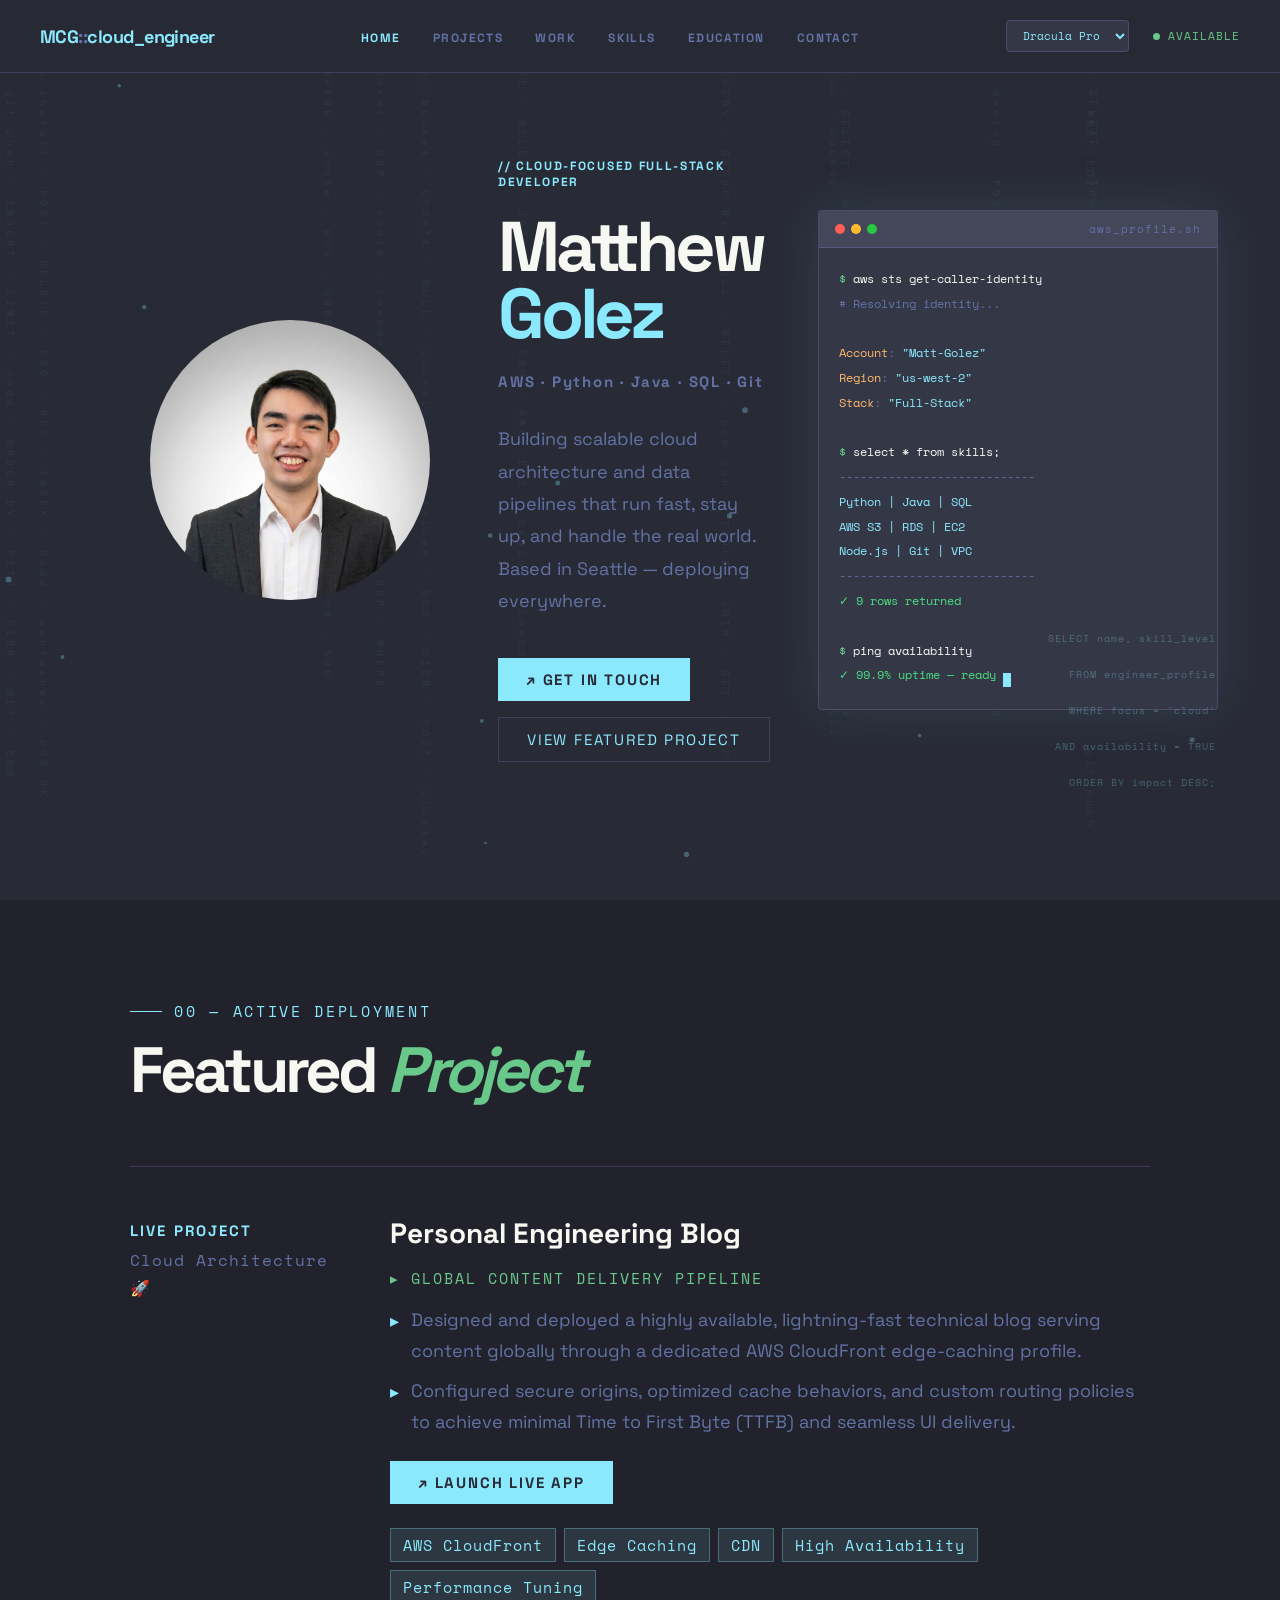
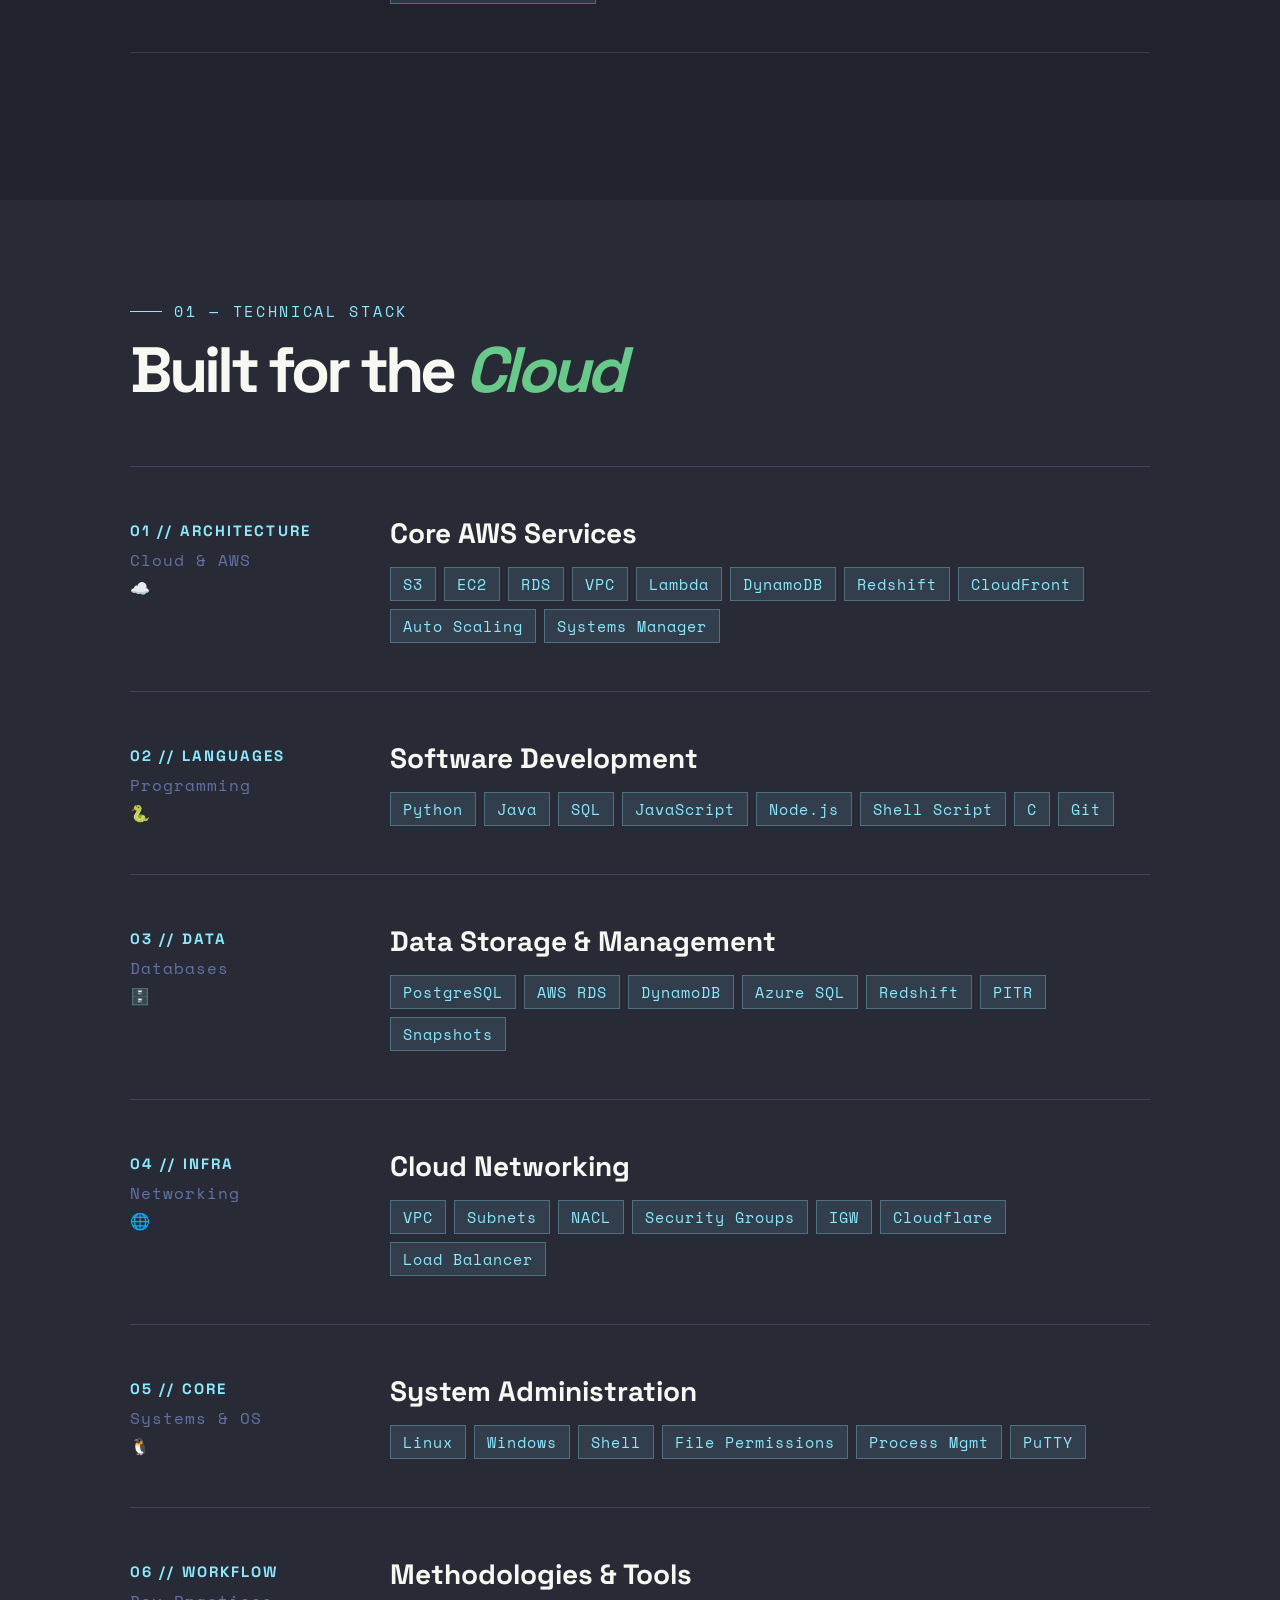
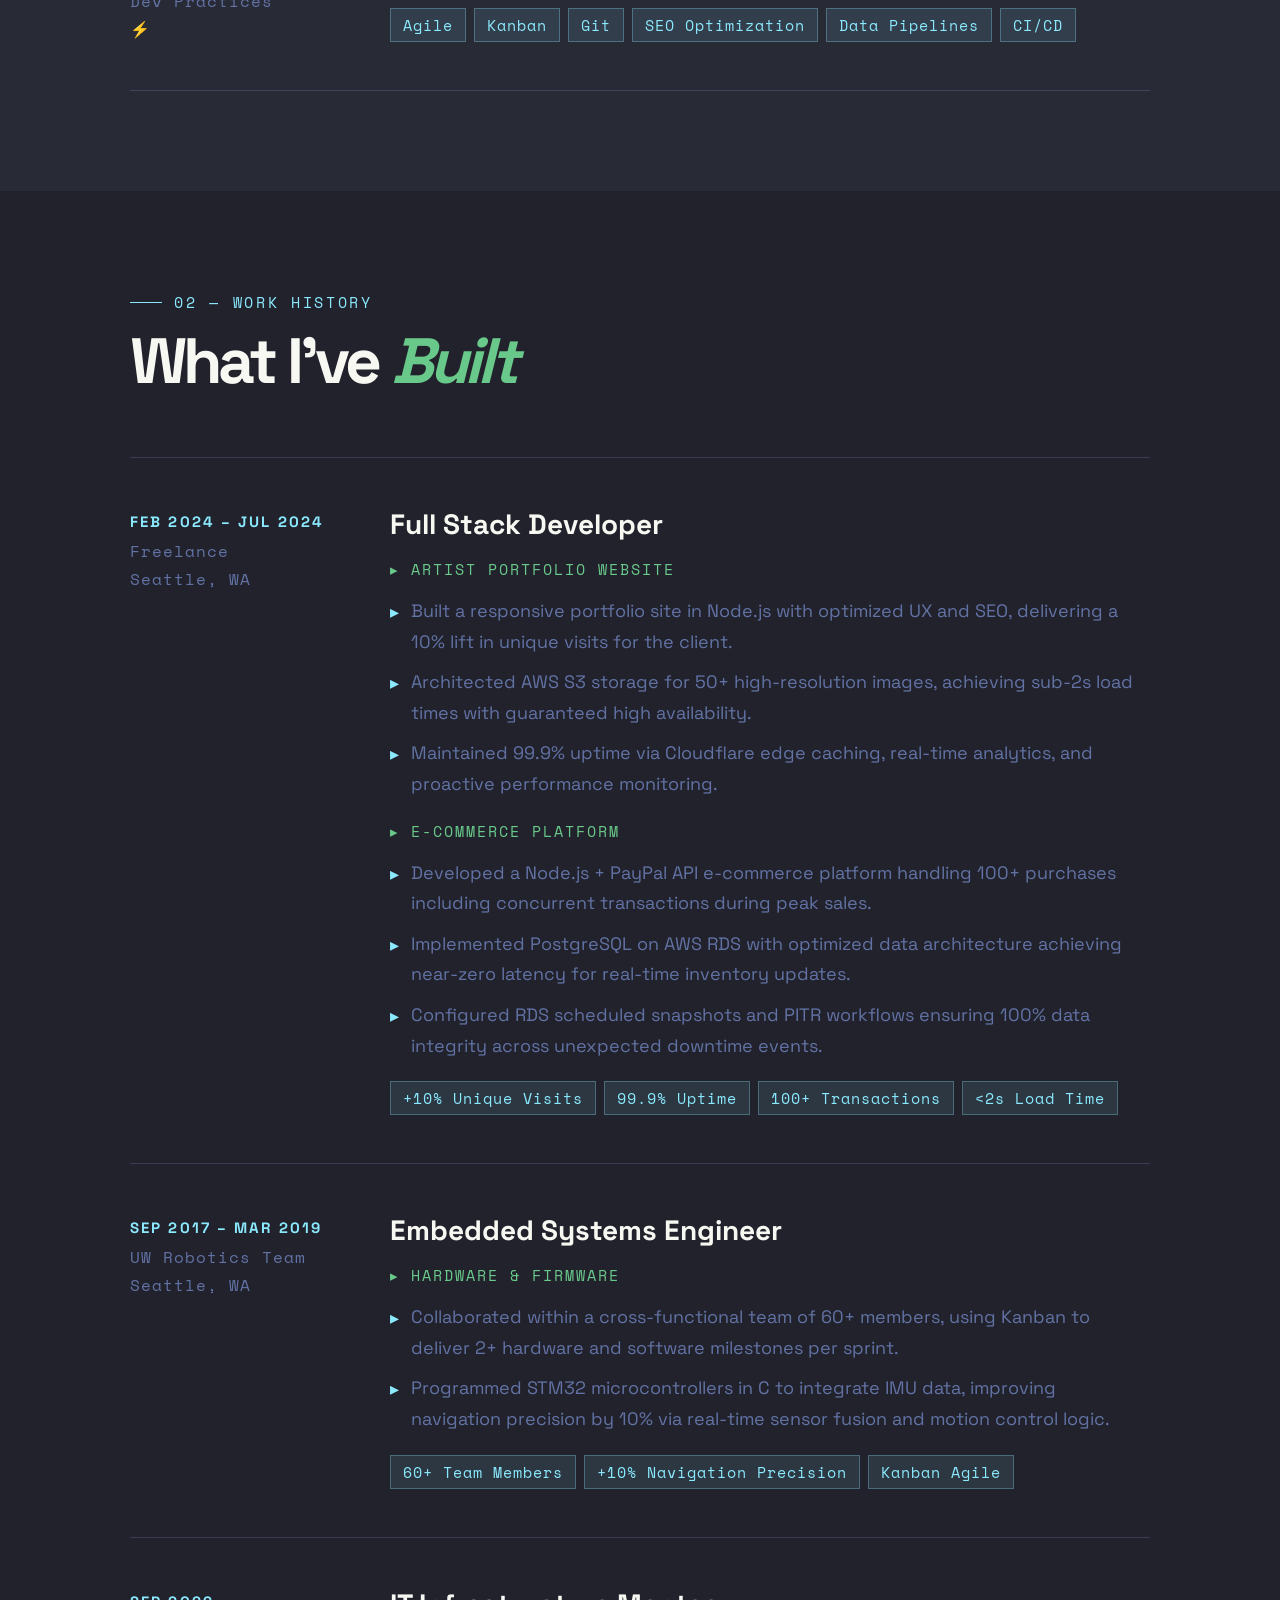
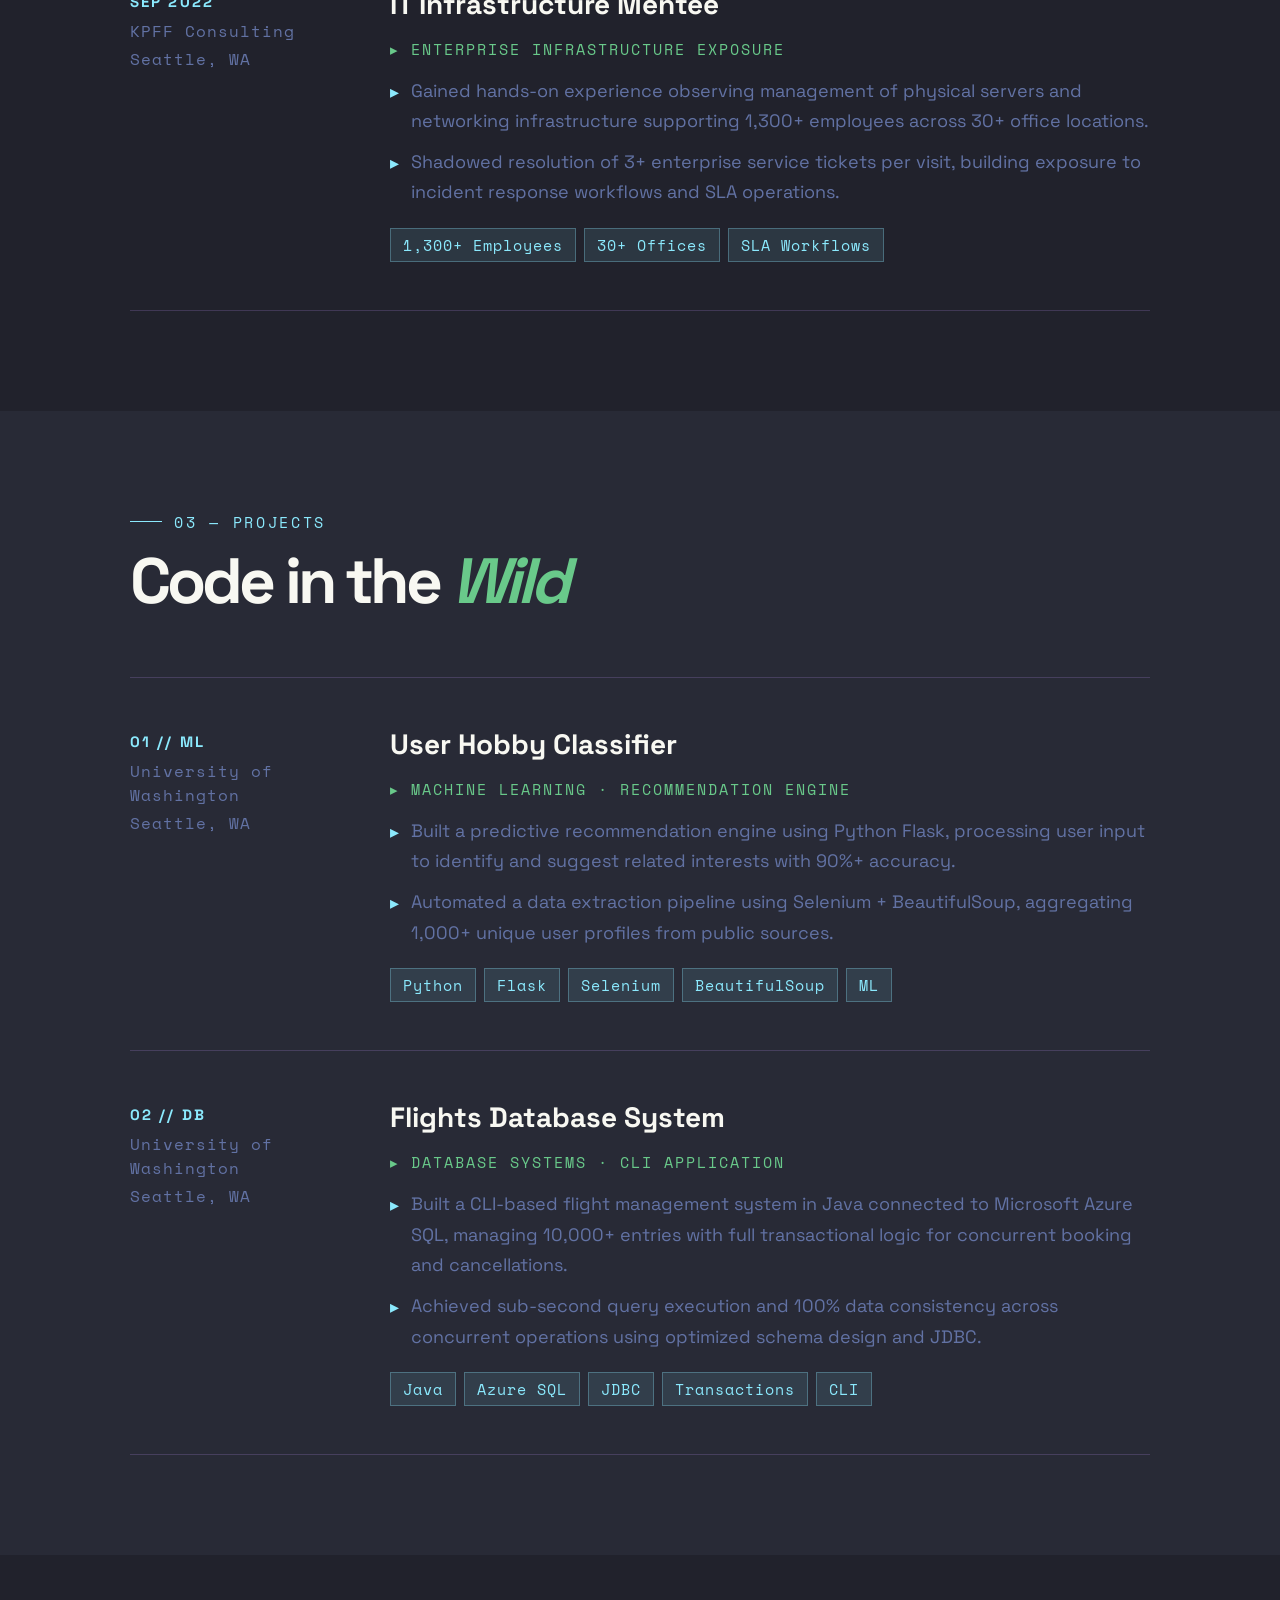
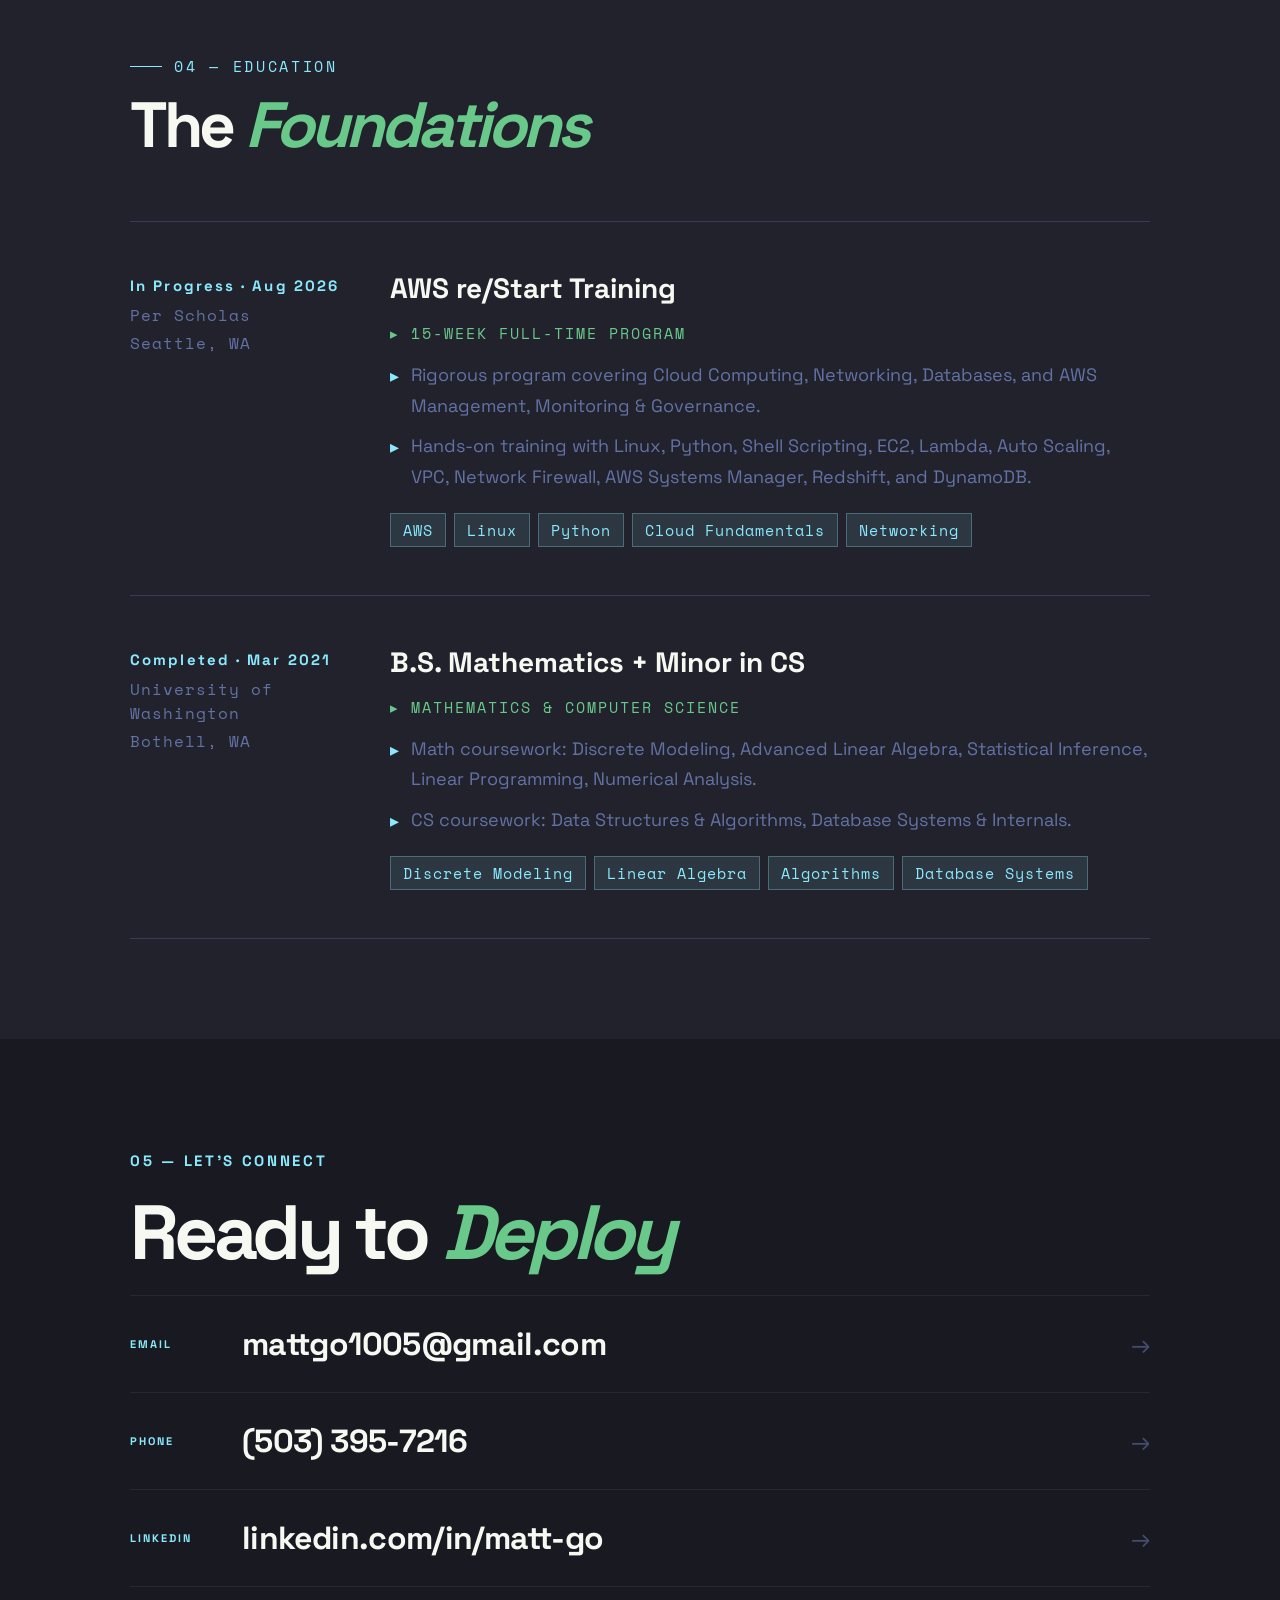
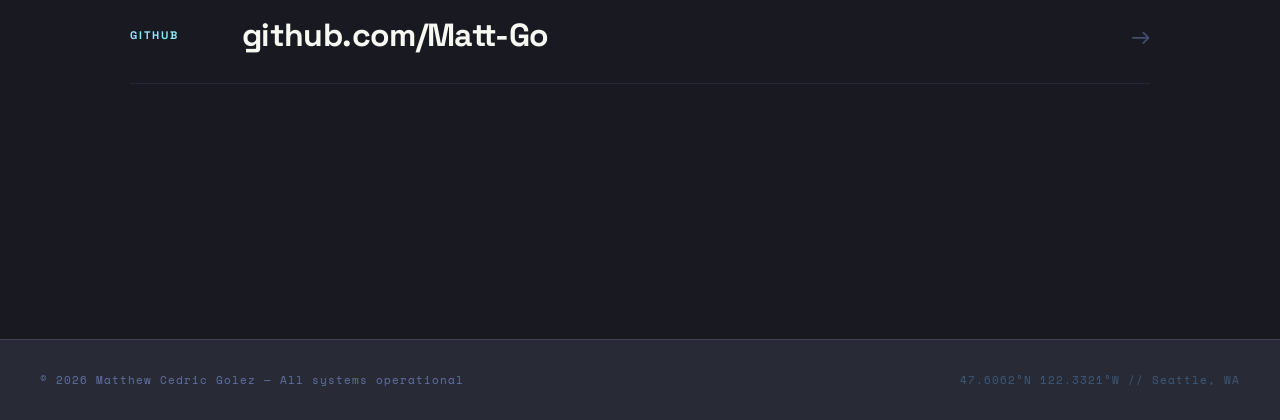
==== commit 1686b90d: "Added pages for projects, work, education, skills, contact" ====
--- a/src/frontend/index.html
+++ b/src/frontend/index.html
@@ -19,12 +19,12 @@
   <nav>
     <div class="nav-logo">MCG<span>::</span>cloud_engineer</div>
     <ul class="nav-links">
-      <li><a href="#featured-project">Featured</a></li>
-      <li><a href="#skills">Skills</a></li>
-      <li><a href="#experience">Work</a></li>
-      <li><a href="#projects">Projects</a></li>
-      <li><a href="#education">Education</a></li>
-      <li><a href="#contact">Contact</a></li>
+      <li><a href="index.html" style="color: var(--cyan);">Home</a></li>
+      <li><a href="projects.html">Projects</a></li>
+      <li><a href="experience.html">Work</a></li>
+      <li><a href="skills.html">Skills</a></li>
+      <li><a href="education.html">Education</a></li>
+      <li><a href="contact.html">Contact</a></li>
     </ul>
     <div class="nav-controls">
       <select id="theme-select">
